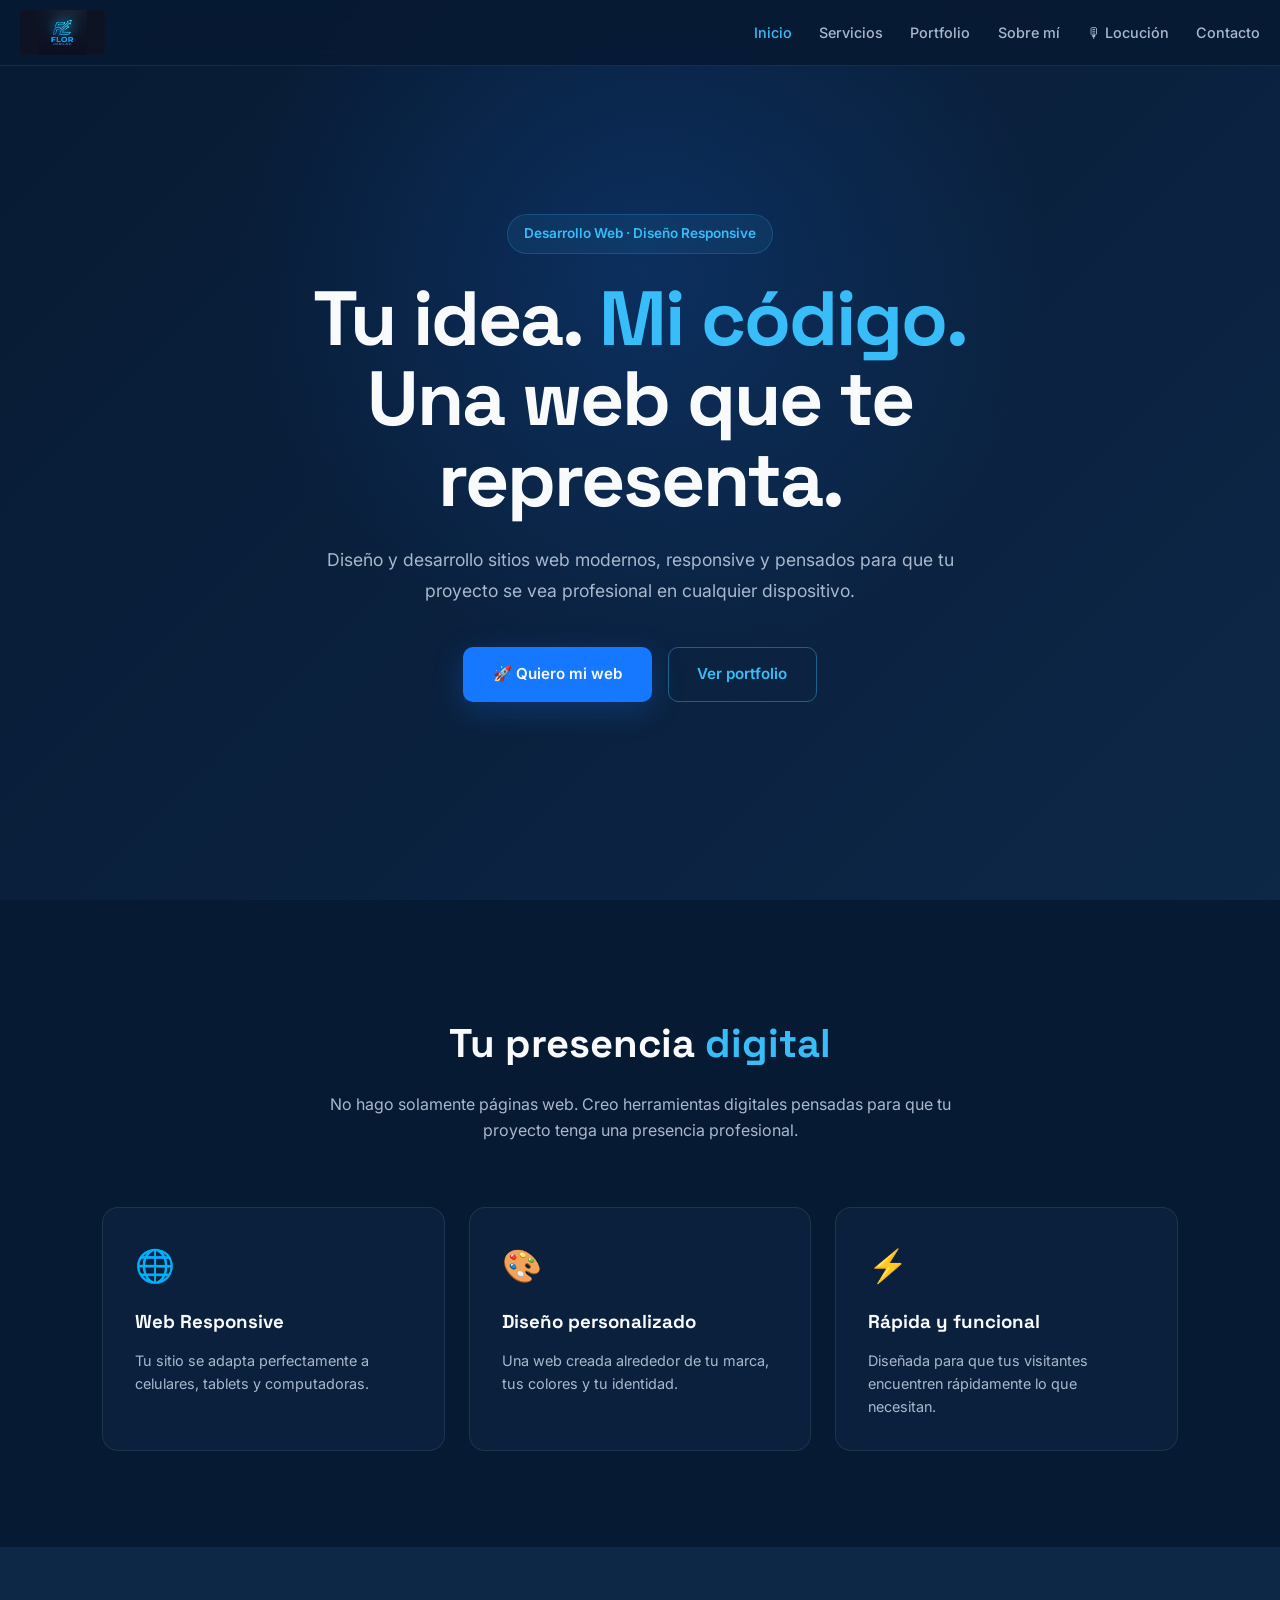
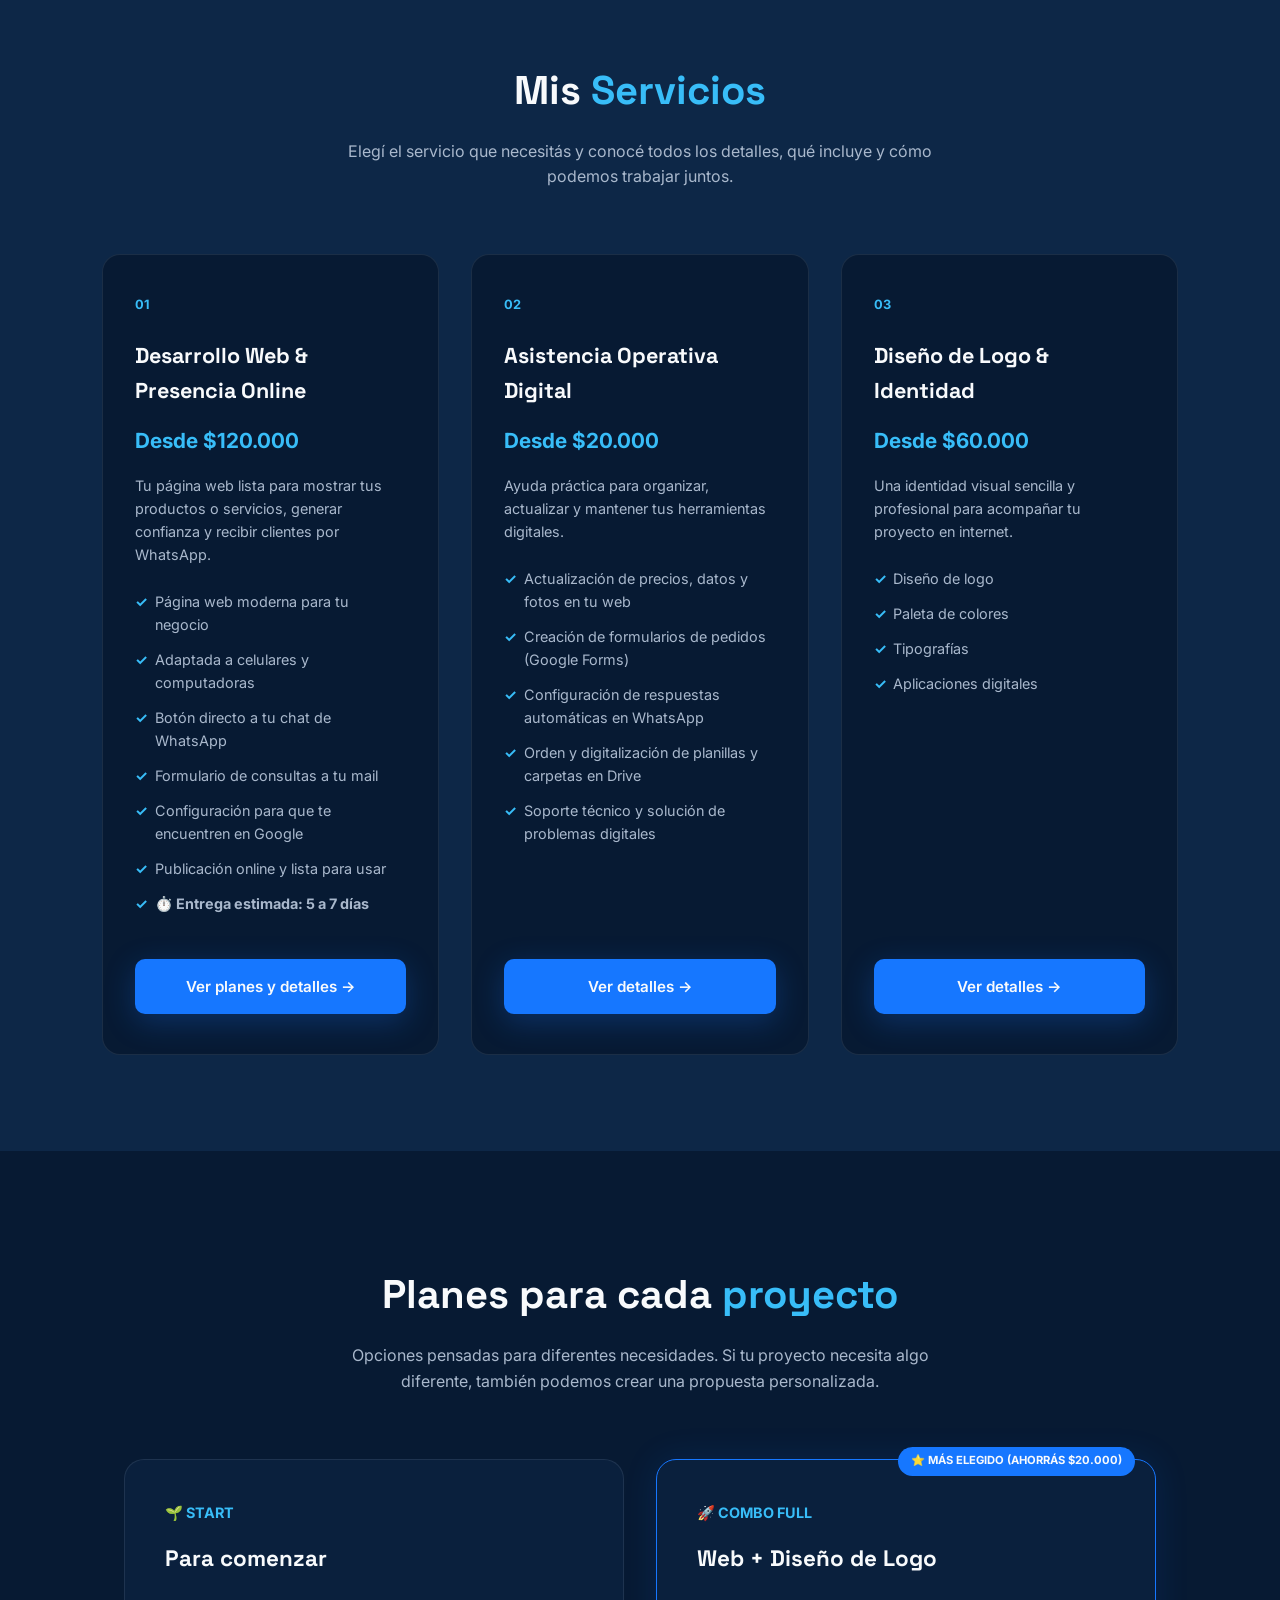
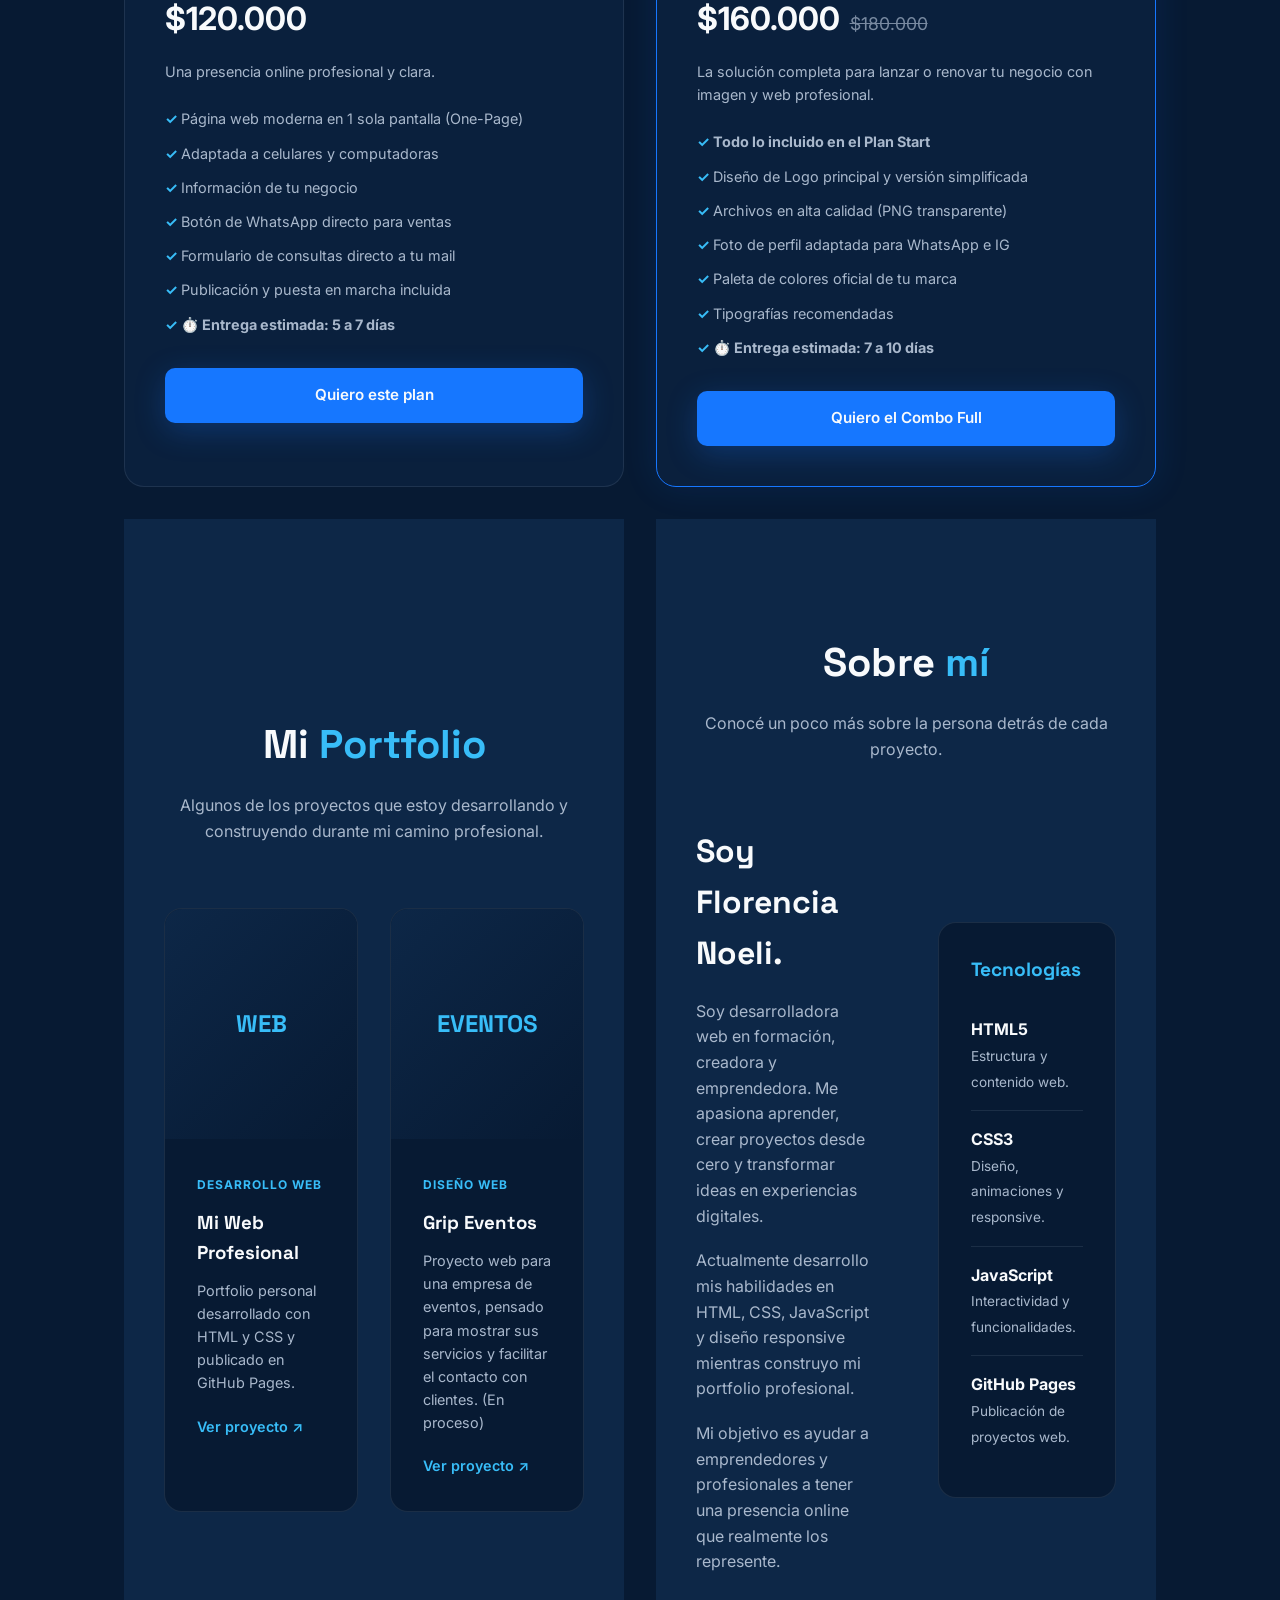
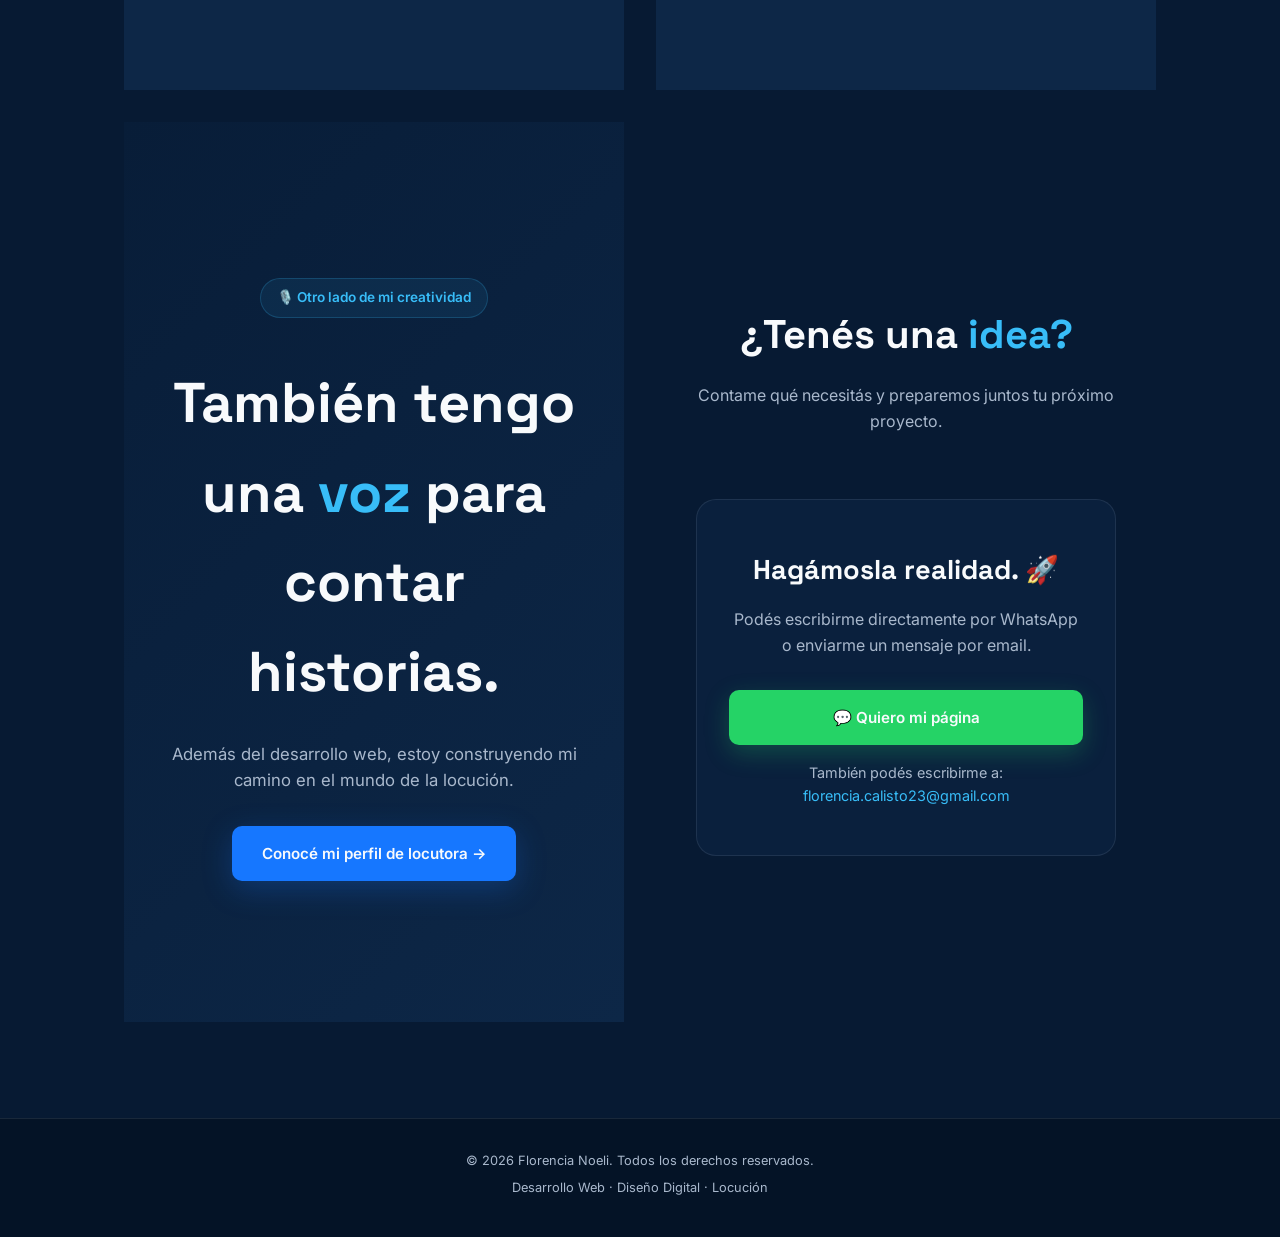
==== index.html @ 615d4c5b "Add files via upload" ====
<!DOCTYPE html>
<html lang="es">
<head>
  <meta charset="UTF-8">
  <meta name="viewport" content="width=device-width, initial-scale=1.0">

  <meta name="description" content="Florencia Noeli - Desarrollo web, diseño responsive y presencia online para emprendimientos y profesionales.">
  <meta name="author" content="Florencia Noeli">

  <title>Florencia Noeli | Desarrollo Web & Presencia Online</title>
  <!-- Favicon -->
  <link rel="icon" type="image/jpg" href="favicon.jpg">
  <!-- Google Fonts -->
  <link rel="preconnect" href="https://fonts.googleapis.com">
  <link rel="preconnect" href="https://fonts.gstatic.com" crossorigin>

  <link href="https://fonts.googleapis.com/css2?family=Inter:wght@400;500;600;700&family=Space+Grotesk:wght@400;500;600;700&display=swap" rel="stylesheet">

  <!-- CSS -->
  <link rel="stylesheet" href="style.css">
  
</head>

<body>

  <!-- ==========================================
       HEADER / NAVEGACIÓN
       ========================================== -->

  <header>

  <a href="#inicio" class="logo-link">
      <img src="logo.jpg" alt="Flor Web Developer Logo" class="site-logo">
    </a>
    <nav>
      <ul>
        <li>
          <a href="#inicio" class="active">Inicio</a>
        </li>

        <li>
          <a href="#servicios">Servicios</a>
        </li>

        <li>
          <a href="#portfolio">Portfolio</a>
        </li>

        <li>
          <a href="#sobre-mi">Sobre mí</a>
        </li>

        <li>
          <a href="https://florencianoeli.github.io/mi-web-profesional/">🎙 Locución</a>
        </li>

        <li>
          <a href="#contacto">Contacto</a>
        </li>
      </ul>
    </nav>

  </header>


  <main>

    <!-- ==========================================
         HERO / INICIO
         ========================================== -->

    <section id="inicio">

      <div class="hero-content">

        <span class="hero-badge">
          Desarrollo Web · Diseño Responsive
        </span>

        <h1>
          Tu idea.
          <span>Mi código.</span>
          <br>
          Una web que te representa.
        </h1>

        <p>
          Diseño y desarrollo sitios web modernos, responsive y pensados
          para que tu proyecto se vea profesional en cualquier dispositivo.
        </p>

        <div class="hero-buttons">

          <a
            href="#servicios"
            class="btn"
          >
            🚀 Quiero mi web
          </a>

          <a
            href="#portfolio"
            class="btn btn-outline"
          >
            Ver portfolio
          </a>

        </div>

      </div>

    </section>


    <!-- ==========================================
         PRESENTACIÓN RÁPIDA
         ========================================== -->

    <section class="intro-services">

      <h2 class="section-title">
        Tu presencia <span>digital</span>
      </h2>

      <p class="section-subtitle">
        No hago solamente páginas web. Creo herramientas digitales
        pensadas para que tu proyecto tenga una presencia profesional.
      </p>

      <div class="services-mini-grid">

        <div class="mini-card">

          <div class="mini-icon">
            🌐
          </div>

          <h3>
            Web Responsive
          </h3>

          <p>
            Tu sitio se adapta perfectamente a celulares,
            tablets y computadoras.
          </p>

        </div>


        <div class="mini-card">

          <div class="mini-icon">
            🎨
          </div>

          <h3>
            Diseño personalizado
          </h3>

          <p>
            Una web creada alrededor de tu marca,
            tus colores y tu identidad.
          </p>

        </div>


        <div class="mini-card">

          <div class="mini-icon">
            ⚡
          </div>

          <h3>
            Rápida y funcional
          </h3>

          <p>
            Diseñada para que tus visitantes encuentren
            rápidamente lo que necesitan.
          </p>

        </div>

      </div>

    </section>


    <!-- ==========================================
         SERVICIOS
         ========================================== -->

    <section id="servicios">

      <h2 class="section-title">
        Mis <span>Servicios</span>
      </h2>

      <p class="section-subtitle">
        Elegí el servicio que necesitás y conocé todos los detalles,
        qué incluye y cómo podemos trabajar juntos.
      </p>


      <div class="services-grid">


<!-- SERVICIO 1 (VERSIÓN CLARA) -->
        <div class="service-card featured-service">
          <div class="service-number">01</div>
          <h3>Desarrollo Web & Presencia Online</h3>
          <div class="price">Desde $120.000</div>
          <p class="service-description">Tu página web lista para mostrar tus productos o servicios, generar confianza y recibir clientes por WhatsApp.</p>
          <ul>
            <li>Página web moderna para tu negocio</li>
            <li>Adaptada a celulares y computadoras</li>
            <li>Botón directo a tu chat de WhatsApp</li>
            <li>Formulario de consultas a tu mail</li>
            <li>Configuración para que te encuentren en Google</li>
            <li>Publicación online y lista para usar</li>
            <li><strong>⏱️ Entrega estimada: 5 a 7 días</strong></li>
          </ul>
          <a href="#planes" class="btn card-btn">Ver planes y detalles →</a>
        </div>


        <!-- SERVICIO 2 -->

        <div class="service-card">

          <div class="service-number">
            02
          </div>

          <h3>
            Asistencia Operativa Digital
          </h3>

          <div class="price">
            Desde $20.000
          </div>

          <p class="service-description">
            Ayuda práctica para organizar, actualizar y mantener
            tus herramientas digitales.
          </p>

          <ul>

            <li>
              Actualización de precios, datos y fotos en tu web
            </li>

            <li>
              Creación de formularios de pedidos (Google Forms)
            </li>

            <li>
              Configuración de respuestas automáticas en WhatsApp
            </li>

            <li>
              Orden y digitalización de planillas y carpetas en Drive
            </li>

            <li>
             Soporte técnico y solución de problemas digitales
            </li>

          </ul>

          
           <a href="https://wa.me/5492964351480?text=Hola!%20Me%20interesa%20el%20servicio%20de%20Asistencia%20Digital" target="_blank" class="btn card-btn">Ver detalles →</a>
          

        </div>


        <!-- SERVICIO 3 -->

        <div class="service-card">

          <div class="service-number">
            03
          </div>

          <h3>
            Diseño de Logo & Identidad
          </h3>

          <div class="price">
            Desde $60.000
          </div>

          <p class="service-description">
            Una identidad visual sencilla y profesional para
            acompañar tu proyecto en internet.
          </p>

          <ul>

            <li>
              Diseño de logo
            </li>

            <li>
              Paleta de colores
            </li>

            <li>
              Tipografías
            </li>

            <li>
              Aplicaciones digitales
            </li>

          </ul>

          
            <a href="https://wa.me/5492964351480?text=Hola!%20Me%20interesa%20el%20servicio%20de%20Diseño%20y%20Logo" target="_blank" class="btn card-btn">Ver detalles →</a>
          

        </div>

      </div>

    </section>


    <!-- ==========================================
         PLANES
         ========================================== -->

    <section id="planes">

      <h2 class="section-title">
        Planes para cada <span>proyecto</span>
      </h2>

      <p class="section-subtitle">
        Opciones pensadas para diferentes necesidades.
        Si tu proyecto necesita algo diferente, también podemos crear
        una propuesta personalizada.
      </p>


      <div class="plans-grid">


        <!-- PLAN START -->

        <div class="plan-card">

          <span class="plan-label">
            🌱 START
          </span>

          <h3>
            Para comenzar
          </h3>

          <div class="plan-price">
            $120.000
          </div>

          <p>
            Una presencia online profesional y clara.
          </p>

          <ul>

            <li> Página web moderna en 1 sola pantalla (One-Page)</li>

            <li> Adaptada a celulares y computadoras</li>

            <li>Información de tu negocio</li>

            <li>Botón de WhatsApp directo para ventas</li>

            <li>Formulario de consultas directo a tu mail</li>

            <li>Publicación y puesta en marcha incluida</li>
            
            <li><strong>⏱️ Entrega estimada: 5 a 7 días</strong></li>

          </ul>

      <a href="https://wa.me/5492964351480?text=Hola!%20Me%20interesa%20el%20Plan%20Start%20de%20$120.000" 
   target="_blank" 
   class="btn card-btn">
   Quiero este plan
</a>

        </div>

<!-- COMBO FULL (WEB + LOGO) -->
        <div class="plan-card plan-featured">

          <span class="plan-popular">
            ⭐ MÁS ELEGIDO (AHORRÁS $20.000)
          </span>

          <span class="plan-label">
            🚀 COMBO FULL
          </span>

          <h3>
            Web + Diseño de Logo
          </h3>

          <div class="plan-price">
            $160.000 <span class="old-price">$180.000</span>
          </div>

          <p>
            La solución completa para lanzar o renovar tu negocio con imagen y web profesional.
          </p>

          <ul>

            <li><strong>Todo lo incluido en el Plan Start</strong></li>

            <li>Diseño de Logo principal y versión simplificada</li>

            <li>Archivos en alta calidad (PNG transparente)</li>

            <li>Foto de perfil adaptada para WhatsApp e IG</li>

            <li>Paleta de colores oficial de tu marca</li>

            <li>Tipografías recomendadas</li>

            <li><strong>⏱️ Entrega estimada: 7 a 10 días</strong></li>

          </ul>

          <a
            href="https://wa.me/5492964351480?text=Hola%20Flor,%20quiero%20aprovechar%20el%20Combo%20Full%20Web%20%2B%20Logo%20($160.000)"
            target="_blank"
            class="btn card-btn"
          >
            Quiero el Combo Full
          </a>

        </div>


    <!-- ==========================================
         PORTFOLIO
         ========================================== -->

    <section id="portfolio">

      <h2 class="section-title">
        Mi <span>Portfolio</span>
      </h2>

      <p class="section-subtitle">
        Algunos de los proyectos que estoy desarrollando
        y construyendo durante mi camino profesional.
      </p>


      <div class="portfolio-grid">


        <!-- PROYECTO 1 -->

        <div class="portfolio-card">

          <div class="portfolio-image">

            <span>
              WEB
            </span>

          </div>

          <div class="portfolio-content">

            <span class="portfolio-category">
              Desarrollo Web
            </span>

            <h3>
              Mi Web Profesional
            </h3>

            <p>
              Portfolio personal desarrollado con HTML y CSS
              y publicado en GitHub Pages.
            </p>

            <a
              href="https://florencianoeli.github.io/mi-web-profesional/"
              target="_blank"
              class="project-link"
            >
              Ver proyecto ↗
            </a>

          </div>

        </div>


        <!-- PROYECTO 2 -->

        <div class="portfolio-card">

          <div class="portfolio-image">

            <span>
              EVENTOS
            </span>

          </div>

          <div class="portfolio-content">

            <span class="portfolio-category">
              Diseño Web
            </span>

            <h3>
              Grip Eventos
            </h3>

            <p>
              Proyecto web para una empresa de eventos,
              pensado para mostrar sus servicios y facilitar
              el contacto con clientes. (En proceso)
            </p>

            <a
              href="#"
              class="project-link"
            >
              Ver proyecto ↗
            </a>

          </div>

        </div>


      </div>

    </section>



    <!-- ==========================================
         SOBRE MÍ
         ========================================== -->

    <section id="sobre-mi">

      <h2 class="section-title">
        Sobre <span>mí</span>
      </h2>

      <p class="section-subtitle">
        Conocé un poco más sobre la persona detrás de cada proyecto.
      </p>


      <div class="about-container">

        <div class="about-text">

          <h3>
            Soy Florencia Noeli.
          </h3>

          <p>
            Soy desarrolladora web en formación, creadora y emprendedora.
            Me apasiona aprender, crear proyectos desde cero y transformar
            ideas en experiencias digitales.
          </p>

          <p>
            Actualmente desarrollo mis habilidades en HTML, CSS,
            JavaScript y diseño responsive mientras construyo
            mi portfolio profesional.
          </p>

          <p>
            Mi objetivo es ayudar a emprendedores y profesionales
            a tener una presencia online que realmente los represente.
          </p>

        </div>


        <div class="projects-preview">

          <h4>
            Tecnologías
          </h4>

          <div class="project-item">

            <strong>
              HTML5
            </strong>

            <p>
              <span>
                Estructura y contenido web.
              </span>
            </p>

          </div>


          <div class="project-item">

            <strong>
              CSS3
            </strong>

            <p>
              <span>
                Diseño, animaciones y responsive.
              </span>
            </p>

          </div>


          <div class="project-item">

            <strong>
              JavaScript
            </strong>

            <p>
              <span>
                Interactividad y funcionalidades.
              </span>
            </p>

          </div>


          <div class="project-item">

            <strong>
              GitHub Pages
            </strong>

            <p>
              <span>
                Publicación de proyectos web.
              </span>
            </p>

          </div>

        </div>

      </div>

    </section>


    <!-- ==========================================
         LOCUCIÓN
         ========================================== -->

    <section id="locucion">

      <div class="voice-container">

        <span class="hero-badge">
          🎙️ Otro lado de mi creatividad
        </span>

        <h2>
          También tengo una <span>voz</span> para contar historias.
        </h2>

        <p>
          Además del desarrollo web, estoy construyendo mi camino
          en el mundo de la locución.
        </p>

        <a
          href="https://florencianoeli.github.io/mi-web-profesional/"
          class="btn"
        >
          Conocé mi perfil de locutora →
        </a>

      </div>

    </section>


    <!-- ==========================================
         CONTACTO
         ========================================== -->

    <section id="contacto">

      <h2 class="section-title">
        ¿Tenés una <span>idea?</span>
      </h2>

      <p class="section-subtitle">
        Contame qué necesitás y preparemos juntos tu próximo proyecto.
      </p>


      <div class="contact-box">

        <h3>
          Hagámosla realidad. 🚀
        </h3>

        <p>
          Podés escribirme directamente por WhatsApp
          o enviarme un mensaje por email.
        </p>


        <div class="contact-actions">

          <a
            href="https://wa.me/5492964351480?text=Hola%20Florencia,%20quiero%20consultar%20sobre%20una%20página%20web"
            target="_blank"
            class="btn btn-whatsapp"
          >
            💬 Quiero mi página
          </a>


          <div class="contact-email">

            También podés escribirme a:

            <span>
              florencia.calisto23@gmail.com
            </span>

          </div>

        </div>

      </div>

    </section>

  </main>


  <!-- ==========================================
       FOOTER
       ========================================== -->

  <footer>

    <p>
      © 2026 Florencia Noeli. Todos los derechos reservados.
    </p>

    <p>
      Desarrollo Web · Diseño Digital · Locución
    </p>

  </footer>


</body>
</html>
---- style.css ----
/* ==========================================
   VARIABLES
   ========================================== */

:root {
  --bg-main: #071A33;
  --bg-secondary: #0D2747;
  --bg-card: #0A203D;

  --blue-primary: #1677FF;
  --blue-hover: #0F62E6;
  --accent-cyan: #38BDF8;

  --white: #F8FAFC;
  --text-secondary: #A9B8CC;

  --border: rgba(169, 184, 204, 0.12);

  --shadow-blue: 0 8px 30px rgba(22, 119, 255, 0.25);

  --transition: all 0.3s ease;
}


/* ==========================================
   RESET
   ========================================== */

* {
  margin: 0;
  padding: 0;
  box-sizing: border-box;
}

html {
  scroll-behavior: smooth;
}

body {
  font-family: 'Inter', sans-serif;
  background: var(--bg-main);
  color: var(--white);
  line-height: 1.6;
  overflow-x: hidden;
}

h1,
h2,
h3,
h4 {
  font-family: 'Space Grotesk', sans-serif;
}

a {
  text-decoration: none;
  color: inherit;
}

ul {
  list-style: none;
}


/* ==========================================
   HEADER
   ========================================== */

header {
  position: fixed;
  top: 0;
  left: 0;
  width: 100%;

  background: rgba(7, 26, 51, 0.88);

  backdrop-filter: blur(14px);
  -webkit-backdrop-filter: blur(14px);

  border-bottom: 1px solid var(--border);

  z-index: 1000;

  display: flex;
  justify-content: space-between;
  align-items: center;

  padding: 1rem 6%;
}


/* LOGO */

.logo {
  font-family: 'Space Grotesk', sans-serif;

  font-size: 1.5rem;
  font-weight: 700;

  letter-spacing: 1px;

  color: var(--white);
}

.logo span {
  color: var(--accent-cyan);

  
}


/* NAV */

nav ul {
  display: flex;
  align-items: center;
  gap: 1.7rem;
}

nav a {
  font-size: 0.9rem;
  font-weight: 500;

  color: var(--text-secondary);

  transition: var(--transition);
}

nav a:hover,
nav a.active {
  color: var(--accent-cyan);
}


/* ==========================================
   SECCIONES GENERALES
   ========================================== */

section {
  padding: 7rem 8% 6rem;

  min-height: 100vh;

  display: flex;
  flex-direction: column;

  justify-content: center;
}

.section-title {
  font-size: 2.5rem;

  font-weight: 700;

  text-align: center;

  margin-bottom: 1rem;
}

.section-title span {
  color: var(--accent-cyan);
}

.section-subtitle {
  text-align: center;

  color: var(--text-secondary);

  max-width: 650px;

  margin: 0 auto 4rem;

  font-size: 1rem;
}


/* ==========================================
   HERO
   ========================================== */

#inicio {
  position: relative;

  text-align: center;

  align-items: center;

  background:
    radial-gradient(
      circle at 50% 30%,
      rgba(22, 119, 255, 0.18),
      transparent 45%
    ),
    linear-gradient(
      135deg,
      var(--bg-main),
      var(--bg-secondary)
    );
}

.hero-content {
  max-width: 900px;
}


/* BADGE */

.hero-badge {
  display: inline-block;

  padding: 0.5rem 1rem;

  border-radius: 50px;

  background: rgba(56, 189, 248, 0.08);

  border: 1px solid rgba(56, 189, 248, 0.2);

  color: var(--accent-cyan);

  font-size: 0.85rem;

  font-weight: 600;

  margin-bottom: 1.5rem;
}


/* HERO TITLE */

#inicio h1 {
  font-size: clamp(2.7rem, 6vw, 4.8rem);

  line-height: 1.05;

  letter-spacing: -2px;

  margin-bottom: 1.5rem;
}

#inicio h1 span {
  color: var(--accent-cyan);
}


/* HERO TEXT */

#inicio p {
  max-width: 700px;

  margin: 0 auto 2.5rem;

  font-size: 1.1rem;

  color: var(--text-secondary);

  line-height: 1.8;
}


/* HERO BUTTONS */

.hero-buttons {
  display: flex;

  justify-content: center;

  gap: 1rem;

  flex-wrap: wrap;
}


/* ==========================================
   BOTONES
   ========================================== */

.btn {
  display: inline-flex;

  align-items: center;

  justify-content: center;

  gap: 0.5rem;

  background: var(--blue-primary);

  color: var(--white);

  padding: 0.9rem 1.8rem;

  border-radius: 10px;

  font-weight: 600;

  font-size: 0.95rem;

  border: 1px solid transparent;

  transition: var(--transition);

  box-shadow: var(--shadow-blue);
}

.btn:hover {
  background: var(--blue-hover);

  transform: translateY(-3px);

  box-shadow:
    0 12px 35px rgba(22, 119, 255, 0.35);
}


/* BOTÓN OUTLINE */

.btn-outline {
  background: transparent;

  border-color: rgba(56, 189, 248, 0.4);

  color: var(--accent-cyan);

  box-shadow: none;
}

.btn-outline:hover {
  background: rgba(56, 189, 248, 0.08);

  border-color: var(--accent-cyan);
}


/* ==========================================
   PRESENTACIÓN MINI
   ========================================== */

.intro-services {
  background: var(--bg-main);

  min-height: auto;
}

.services-mini-grid {
  display: grid;

  grid-template-columns:
    repeat(3, 1fr);

  gap: 1.5rem;

  max-width: 1100px;

  width: 100%;

  margin: 0 auto;
}

.mini-card {
  background: var(--bg-card);

  border: 1px solid var(--border);

  border-radius: 16px;

  padding: 2rem;

  transition: var(--transition);
}

.mini-card:hover {
  transform: translateY(-6px);

  border-color: rgba(56, 189, 248, 0.4);

  box-shadow: var(--shadow-blue);
}

.mini-icon {
  font-size: 2rem;

  margin-bottom: 1rem;
}

.mini-card h3 {
  margin-bottom: 0.7rem;
}

.mini-card p {
  color: var(--text-secondary);

  font-size: 0.9rem;
}


/* ==========================================
   SERVICIOS
   ========================================== */

#servicios {
  background: var(--bg-secondary);
}

.services-grid {
  display: grid;

  grid-template-columns:
    repeat(3, 1fr);

  gap: 2rem;
}

.service-card {
  position: relative;

  background: var(--bg-main);

  border: 1px solid var(--border);

  border-radius: 18px;

  padding: 2.5rem 2rem;

  transition: var(--transition);

  display: flex;

  flex-direction: column;
}

.service-card:hover {
  transform: translateY(-8px);

  border-color: rgba(56, 189, 248, 0.45);

  box-shadow: var(--shadow-blue);
}

.service-number {
  color: var(--accent-cyan);

  font-size: 0.8rem;

  font-weight: 700;

  margin-bottom: 1.5rem;
}

.service-card h3 {
  font-size: 1.35rem;

  margin-bottom: 1rem;
}

.service-card .price {
  color: var(--accent-cyan);

  font-size: 1.3rem;

  font-weight: 700;

  margin-bottom: 1rem;
}

.service-description {
  color: var(--text-secondary);

  font-size: 0.9rem;

  margin-bottom: 1.5rem;
}

.service-card ul {
  margin-bottom: 2rem;
}

.service-card li {
  color: var(--text-secondary);

  font-size: 0.9rem;

  margin-bottom: 0.75rem;

  padding-left: 1.2rem;

  position: relative;
}

.service-card li::before {
  content: "✓";

  position: absolute;

  left: 0;

  color: var(--accent-cyan);

  font-weight: bold;
}

.card-btn {
  width: 100%;

  margin-top: auto;

  text-align: center;
}


/* ==========================================
   PLANES
   ========================================== */

#planes {
  background: var(--bg-main);
}

.plans-grid {
  display: grid;

  grid-template-columns:
    repeat(2, minmax(280px, 500px));

  justify-content: center;

  gap: 2rem;
}

.plan-card {
  position: relative;

  background: var(--bg-card);

  border: 1px solid var(--border);

  border-radius: 20px;

  padding: 2.5rem;

  transition: var(--transition);
}

.plan-card:hover {
  transform: translateY(-7px);

  border-color: rgba(56, 189, 248, 0.4);
}

.plan-featured {
  border: 1px solid var(--blue-primary);

  box-shadow:
    0 0 35px rgba(22, 119, 255, 0.12);
}

.plan-popular {
  position: absolute;

  top: -13px;

  right: 20px;

  background: var(--blue-primary);

  padding: 0.35rem 0.8rem;

  border-radius: 50px;

  font-size: 0.7rem;

  font-weight: 700;
}

.plan-label {
  color: var(--accent-cyan);

  font-weight: 700;

  font-size: 0.9rem;
}

.plan-card h3 {
  font-size: 1.4rem;

  margin: 1rem 0;
}

.plan-price {
  font-size: 2rem;

  font-weight: 700;

  color: var(--white);

  margin-bottom: 1rem;
}

.plan-card p {
  color: var(--text-secondary);

  font-size: 0.9rem;

  margin-bottom: 1.5rem;
}

.plan-card ul {
  margin-bottom: 2rem;
}

.plan-card li {
  color: var(--text-secondary);

  margin-bottom: 0.7rem;

  font-size: 0.9rem;
}

.plan-card li::before {
  content: "✓ ";

  color: var(--accent-cyan);

  font-weight: bold;
}


/* ==========================================
   PORTFOLIO
   ========================================== */

#portfolio {
  background: var(--bg-secondary);
}

.portfolio-grid {
  display: grid;

  grid-template-columns:
    repeat(2, 1fr);

  gap: 2rem;

  max-width: 1100px;

  width: 100%;

  margin: 0 auto;
}

.portfolio-card {
  overflow: hidden;

  background: var(--bg-main);

  border: 1px solid var(--border);

  border-radius: 18px;

  transition: var(--transition);
}

.portfolio-card:hover {
  transform: translateY(-6px);

  border-color: rgba(56, 189, 248, 0.4);
}

.portfolio-image {
  height: 230px;

  display: flex;

  align-items: center;

  justify-content: center;

  background:
    linear-gradient(
      135deg,
      #0D2747,
      #071A33
    );

  color: var(--accent-cyan);

  font-family: 'Space Grotesk', sans-serif;

  font-size: 1.5rem;

  font-weight: 700;
}

.portfolio-content {
  padding: 2rem;
}

.portfolio-category {
  color: var(--accent-cyan);

  font-size: 0.75rem;

  font-weight: 700;

  text-transform: uppercase;

  letter-spacing: 1px;
}

.portfolio-content h3 {
  margin: 0.7rem 0;
}

.portfolio-content p {
  color: var(--text-secondary);

  font-size: 0.9rem;

  margin-bottom: 1.2rem;
}

.project-link {
  color: var(--accent-cyan);

  font-weight: 600;

  font-size: 0.9rem;

  transition: var(--transition);
}

.project-link:hover {
  opacity: 0.7;

  text-decoration: underline;
}


/* ==========================================
   CÓDIGO EN FAMILIA
   ========================================== */

#familia {
  background:
    radial-gradient(
      circle at 20% 50%,
      rgba(22, 119, 255, 0.15),
      transparent 40%
    ),
    var(--bg-main);

  min-height: 70vh;
}

.family-container {
  max-width: 850px;

  margin: 0 auto;

  text-align: center;
}

.family-text h2 {
  font-size: 2.7rem;

  margin: 1rem 0;
}

.family-text h2 span {
  color: var(--accent-cyan);
}

.family-text p {
  color: var(--text-secondary);

  max-width: 650px;

  margin: 0 auto 1.2rem;
}


/* ==========================================
   SOBRE MÍ
   ========================================== */

#sobre-mi {
  background: var(--bg-secondary);
}

.about-container {
  display: grid;

  grid-template-columns:
    1fr 1fr;

  gap: 4rem;

  align-items: center;
}

.about-text h3 {
  font-size: 2rem;

  margin-bottom: 1.2rem;
}

.about-text p {
  color: var(--text-secondary);

  margin-bottom: 1.2rem;
}

.projects-preview {
  background: var(--bg-main);

  padding: 2rem;

  border-radius: 18px;

  border: 1px solid var(--border);
}

.projects-preview h4 {
  color: var(--accent-cyan);

  font-size: 1.2rem;

  margin-bottom: 1rem;
}

.project-item {
  padding: 1rem 0;

  border-bottom: 1px solid var(--border);
}

.project-item:last-child {
  border-bottom: none;
}

.project-item span {
  color: var(--text-secondary);

  font-size: 0.85rem;
}


/* ==========================================
   LOCUCIÓN
   ========================================== */

#locucion {
  background:
    linear-gradient(
      135deg,
      #081D38,
      #0D2747
    );

  text-align: center;

  min-height: 65vh;
}

.voice-container {
  max-width: 750px;

  margin: 0 auto;
}

.voice-container h2 {
  font-size: clamp(2rem, 5vw, 3.5rem);

  margin: 1rem 0 1.5rem;
}

.voice-container h2 span {
  color: var(--accent-cyan);
}

.voice-container p {
  color: var(--text-secondary);

  margin-bottom: 2rem;

  font-size: 1.05rem;
}


/* ==========================================
   CONTACTO
   ========================================== */

#contacto {
  background: var(--bg-main);

  text-align: center;
}

.contact-box {
  max-width: 650px;

  width: 100%;

  margin: 0 auto;

  background: var(--bg-card);

  padding: 3rem 2rem;

  border-radius: 20px;

  border: 1px solid var(--border);
}

.contact-box h3 {
  font-size: 1.7rem;

  margin-bottom: 1rem;
}

.contact-box p {
  color: var(--text-secondary);

  margin-bottom: 2rem;
}

.contact-actions {
  display: flex;

  flex-direction: column;

  gap: 1rem;

  align-items: center;
}

.btn-whatsapp {
  background: #25D366;

  box-shadow:
    0 8px 25px rgba(37, 211, 102, 0.25);

  width: 100%;
}

.btn-whatsapp:hover {
  background: #20ba5a;
}

.contact-email {
  color: var(--text-secondary);

  font-size: 0.9rem;
}

.contact-email span {
  color: var(--accent-cyan);
}


/* ==========================================
   FOOTER
   ========================================== */

footer {
  background: #041326;

  border-top: 1px solid var(--border);

  padding: 2rem 5%;

  text-align: center;

  color: var(--text-secondary);

  font-size: 0.8rem;
}

footer p {
  margin-bottom: 0.4rem;
}


/* ==========================================
   RESPONSIVE
   ========================================== */

@media (max-width: 1000px) {

  .services-grid {
    grid-template-columns: 1fr 1fr;
  }

  .services-grid .service-card:last-child {
    grid-column: span 2;
    max-width: 500px;
    width: 100%;
    margin: 0 auto;
  }

}


@media (max-width: 768px) {

  header {
    padding: 1rem 5%;

    flex-direction: column;

    gap: 0.8rem;
  }

  nav ul {
    gap: 0.8rem;

    flex-wrap: wrap;

    justify-content: center;
  }

  nav a {
    font-size: 0.75rem;
  }


  section {
    padding: 6rem 5% 4rem;

    min-height: auto;
  }


  #inicio {
    min-height: 100vh;

    padding-top: 9rem;
  }


  #inicio h1 {
    font-size: 2.6rem;

    letter-spacing: -1px;
  }


  #inicio p {
    font-size: 1rem;
  }


  .hero-buttons {
    flex-direction: column;

    width: 100%;
  }

  .hero-buttons .btn {
    width: 100%;
  }


  .services-mini-grid {
    grid-template-columns: 1fr;
  }


  .services-grid {
    grid-template-columns: 1fr;
  }

  .services-grid .service-card:last-child {
    grid-column: auto;

    max-width: none;
  }


  .plans-grid {
    grid-template-columns: 1fr;
  }


  .portfolio-grid {
    grid-template-columns: 1fr;
  }


  .about-container {
    grid-template-columns: 1fr;

    gap: 2rem;
  }


  .family-text h2 {
    font-size: 2.2rem;
  }


  .contact-box {
    padding: 2rem 1.3rem;
  }

}


@media (max-width: 480px) {

  .logo {
    font-size: 1.3rem;
  }

  nav ul {
    gap: 0.55rem;
  }

  nav a {
    font-size: 0.7rem;
  }

  #inicio h1 {
    font-size: 2.2rem;
  }

  .section-title {
    font-size: 2rem;
  }

  .service-card,
  .plan-card {
    padding: 2rem 1.5rem;
  }

}
/* Limitar el tamaño del logo */
.site-logo {
  max-height: 45px; /* Ajusta la altura máxima para que entre bien en la barra */
  width: auto;       /* Mantiene la proporción original de la imagen */
  display: block;
}

/* Alineación del contenedor del menú y del logo */
header {
  display: flex;
  align-items: center;
  justify-content: space-between;
  padding: 10px 20px;
}
/* Arreglo de precio tachado en los Planes */
.plan-price {
  display: flex;
  align-items: baseline;
  gap: 0.6rem;
}

.plan-price .old-price {
  font-size: 1.1rem !important; /* Más chico que el precio actual */
  color: #A9B8CC;
  text-decoration: line-through; /* Línea tachada */
  font-weight: 400;
  opacity: 0.7;
}

/* Espaciado para que no se corte el botón */
.plan-card {
  padding-bottom: 2.5rem;
}
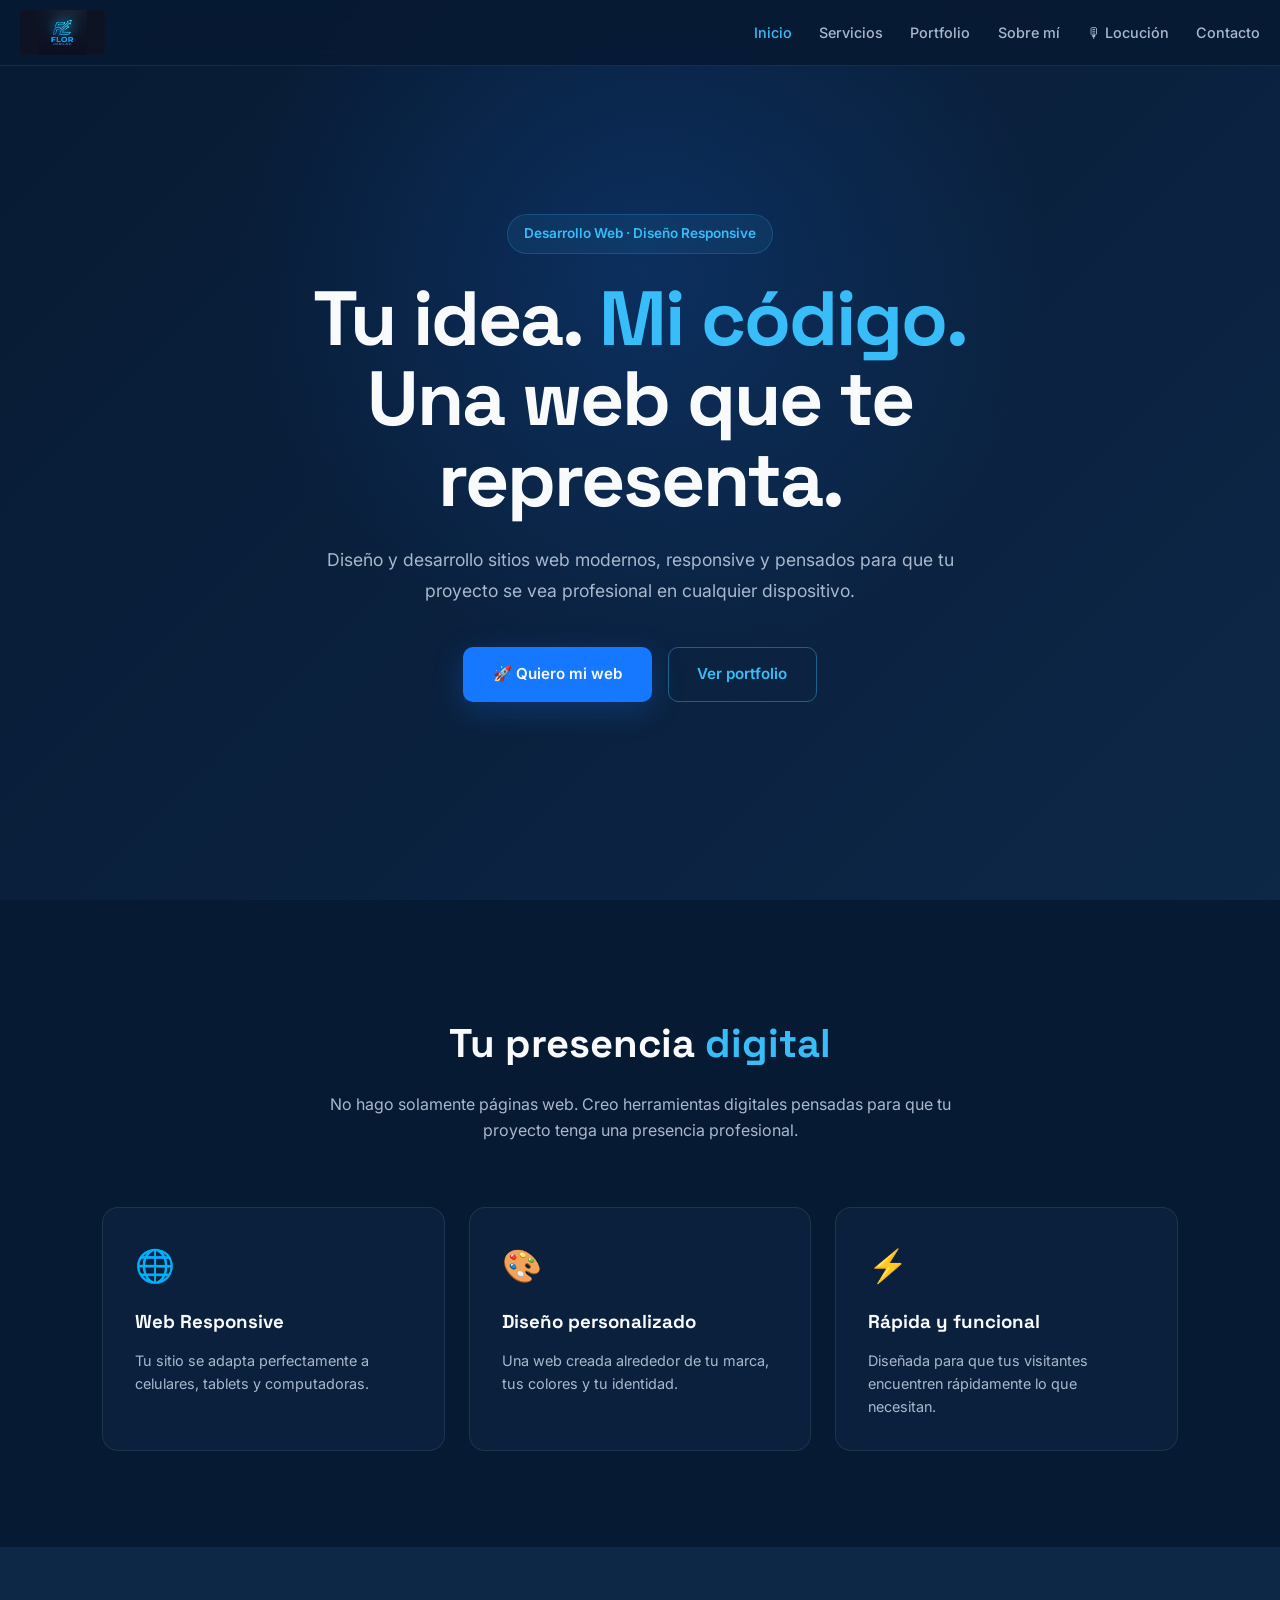
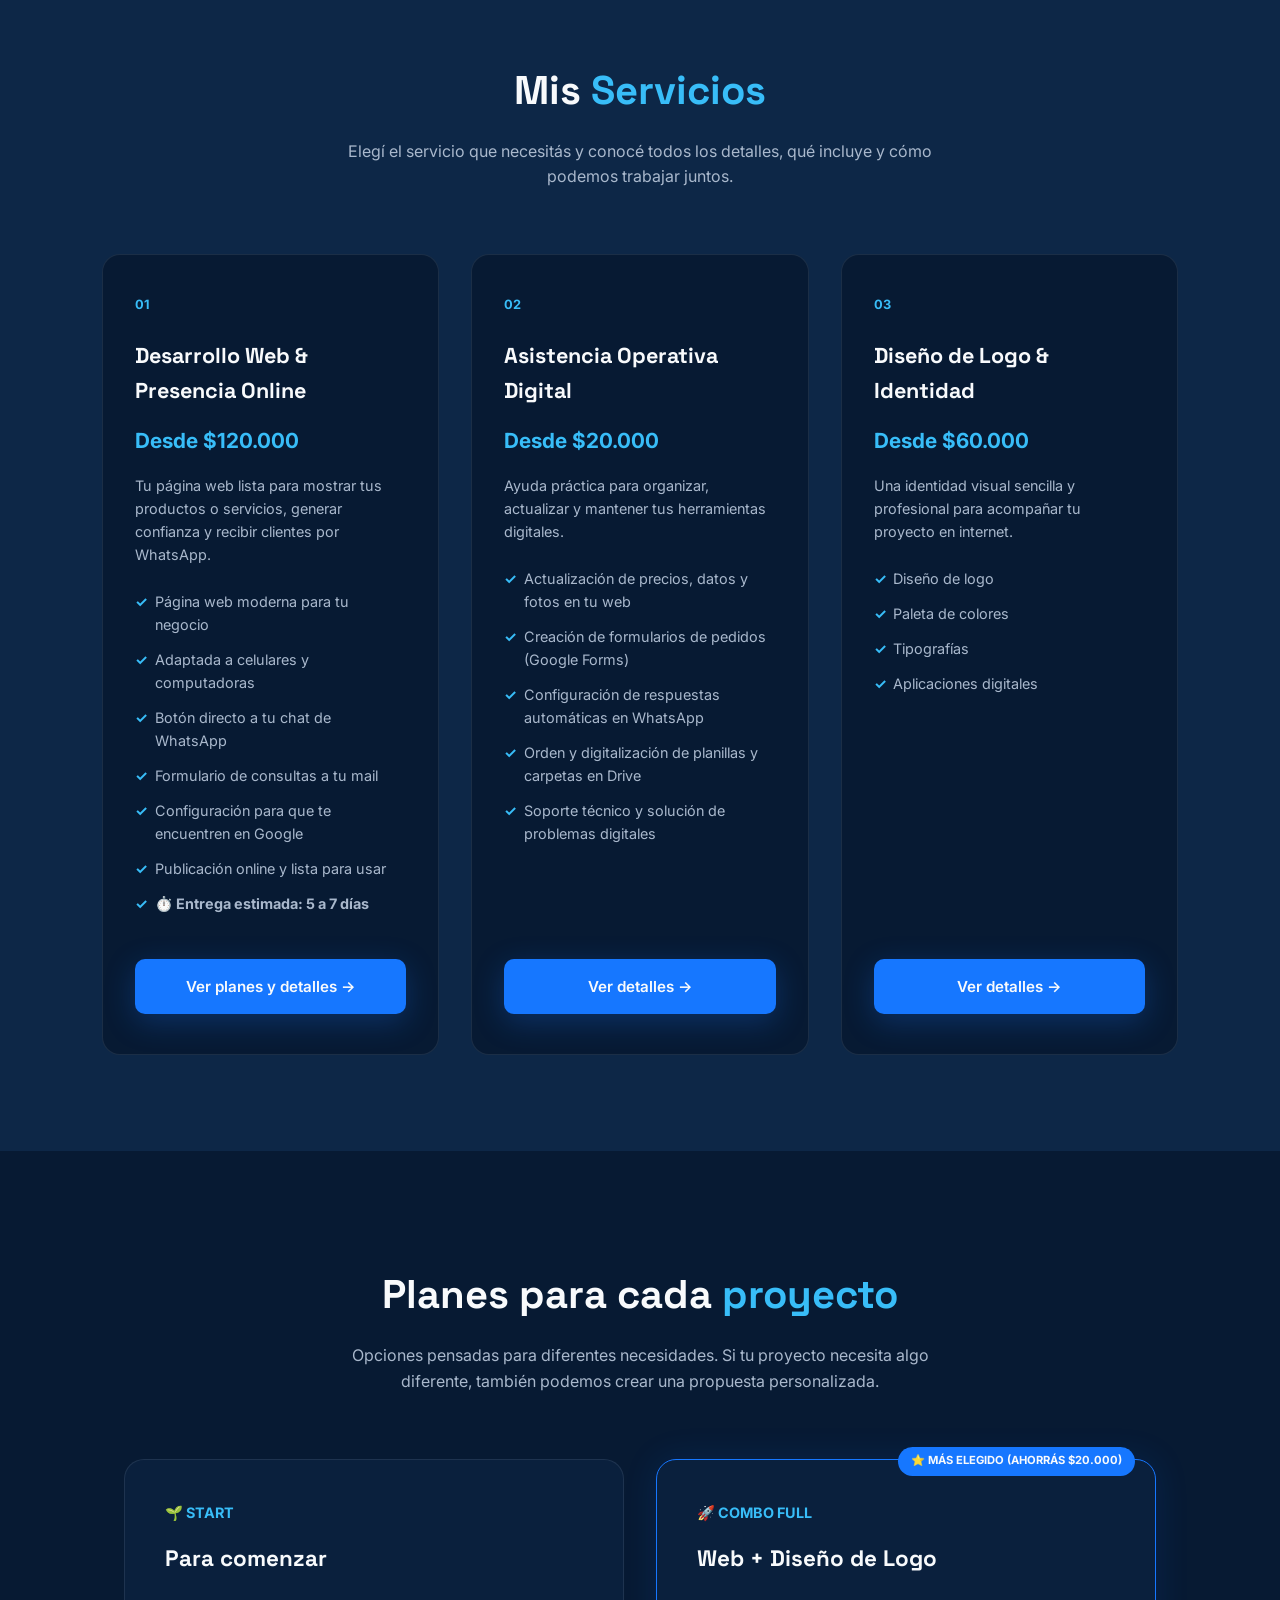
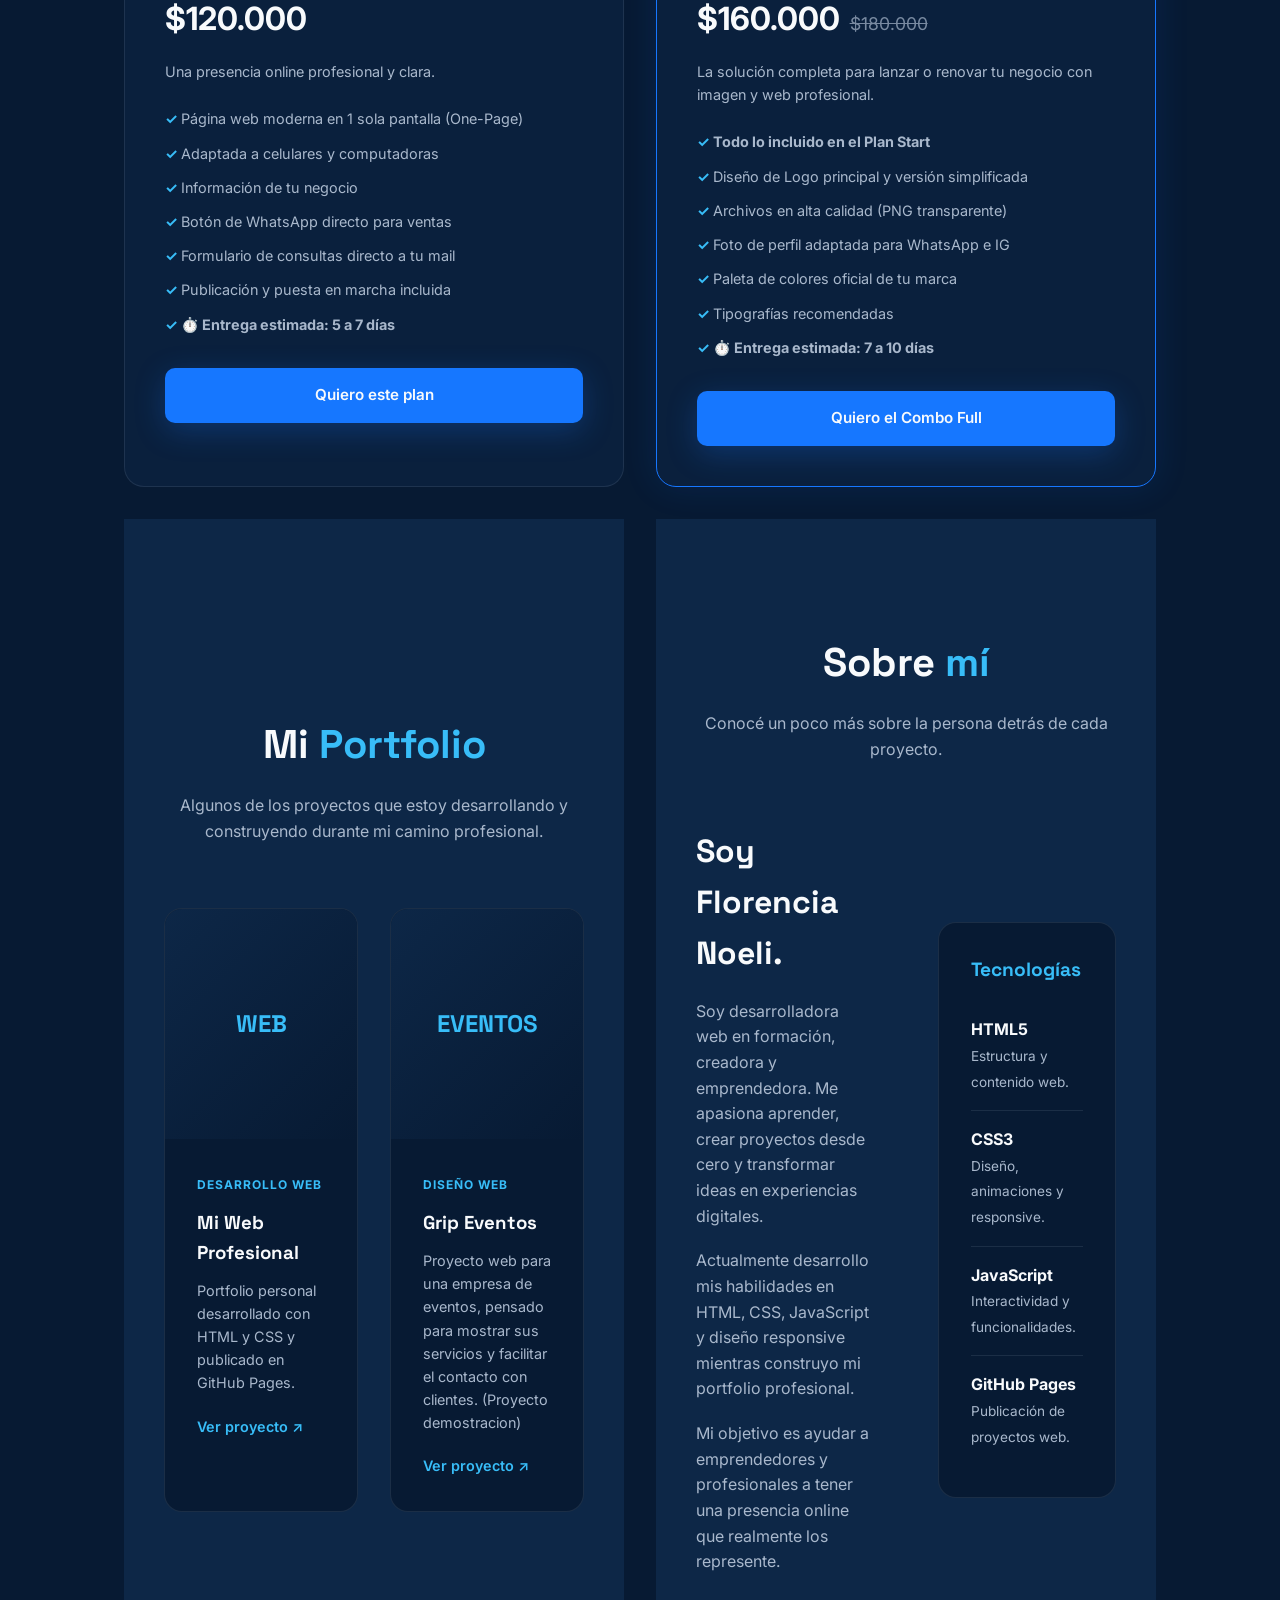
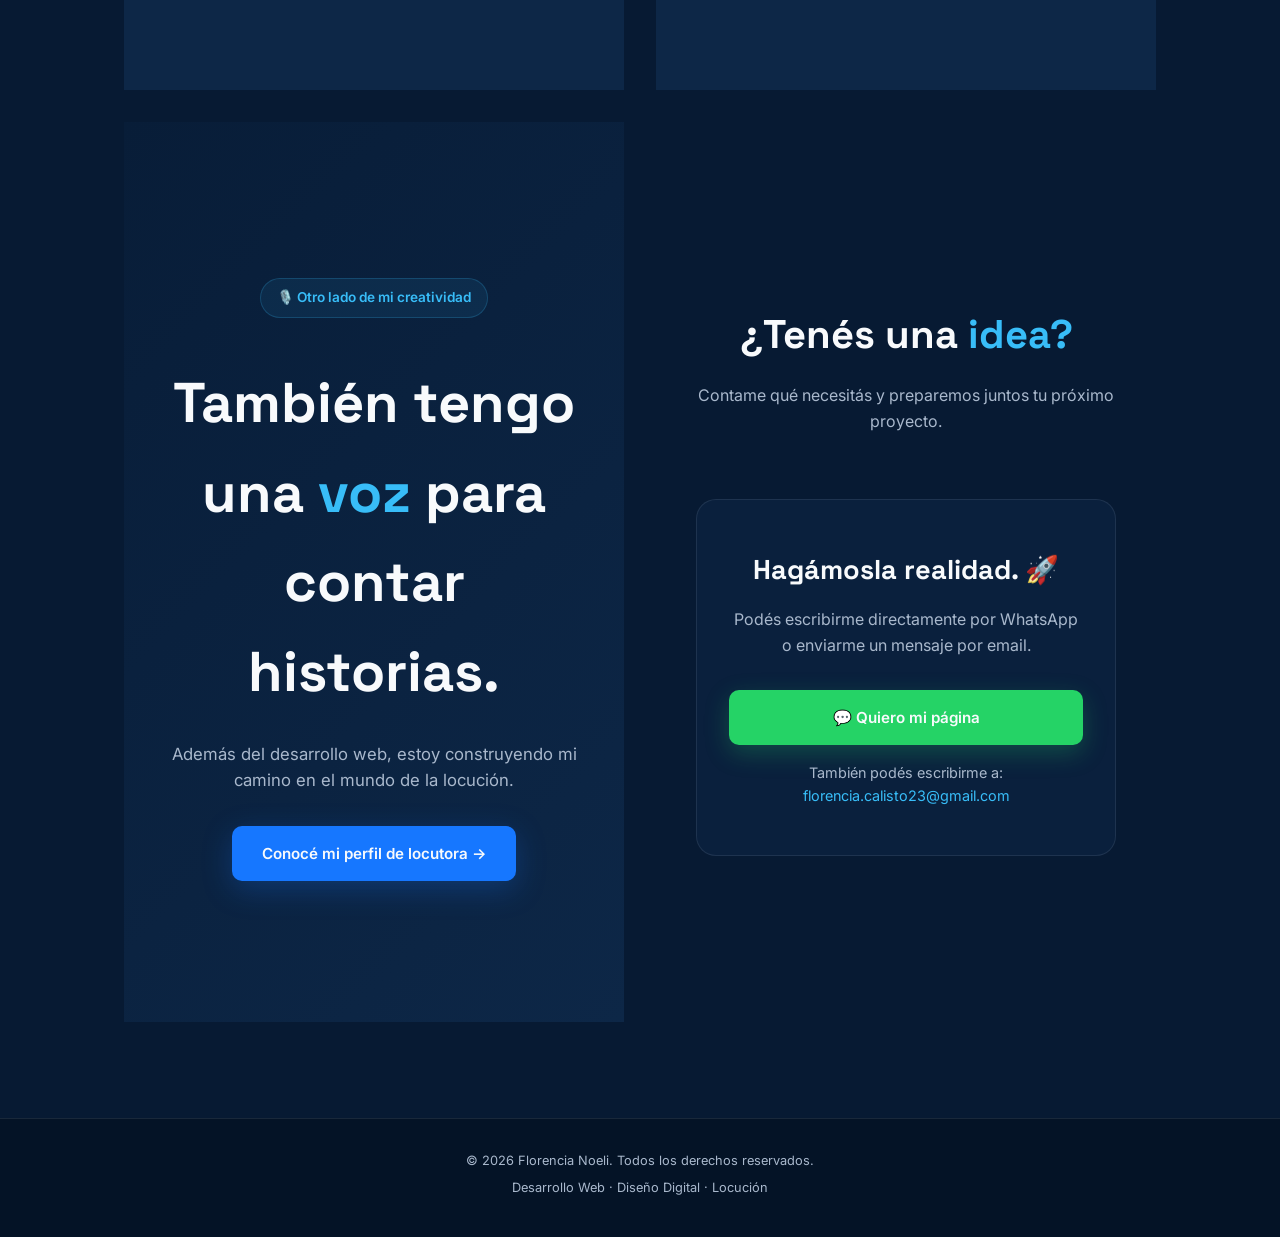
==== commit 9ac9e0d2: "Update index.html" ====
--- a/index.html
+++ b/index.html
@@ -1,5 +1,12 @@
 <!DOCTYPE html>
 <html lang="es">
+    <!-- Google Tag Manager -->
+<script>(function(w,d,s,l,i){w[l]=w[l]||[];w[l].push({'gtm.start':
+new Date().getTime(),event:'gtm.js'});var f=d.getElementsByTagName(s)[0],
+j=d.createElement(s),dl=l!='dataLayer'?'&l='+l:'';j.async=true;j.src=
+'https://www.googletagmanager.com/gtm.js?id='+i+dl;f.parentNode.insertBefore(j,f);
+})(window,document,'script','dataLayer','GTM-T236ZBRB');</script>
+<!-- End Google Tag Manager -->
 <head>
   <meta charset="UTF-8">
   <meta name="viewport" content="width=device-width, initial-scale=1.0">
@@ -22,7 +29,10 @@
 </head>
 
 <body>
-
+  <!-- Google Tag Manager (noscript) -->
+  <noscript><iframe src="https://www.googletagmanager.com/ns.html?id=GTM-T236ZBRB"
+  height="0" width="0" style="display:none;visibility:hidden"></iframe></noscript>
+  <!-- End Google Tag Manager (noscript) -->
   <!-- ==========================================
        HEADER / NAVEGACIÓN
        ========================================== -->
@@ -531,11 +541,11 @@
             <p>
               Proyecto web para una empresa de eventos,
               pensado para mostrar sus servicios y facilitar
-              el contacto con clientes. (En proceso)
+              el contacto con clientes. (Proyecto demostracion)
             </p>
 
             <a
-              href="#"
+              href="https://florencianoeli.github.io/grip-eventos/"
               class="project-link"
             >
               Ver proyecto ↗
@@ -775,4 +785,4 @@
 
 
 </body>
-</html>+</html>
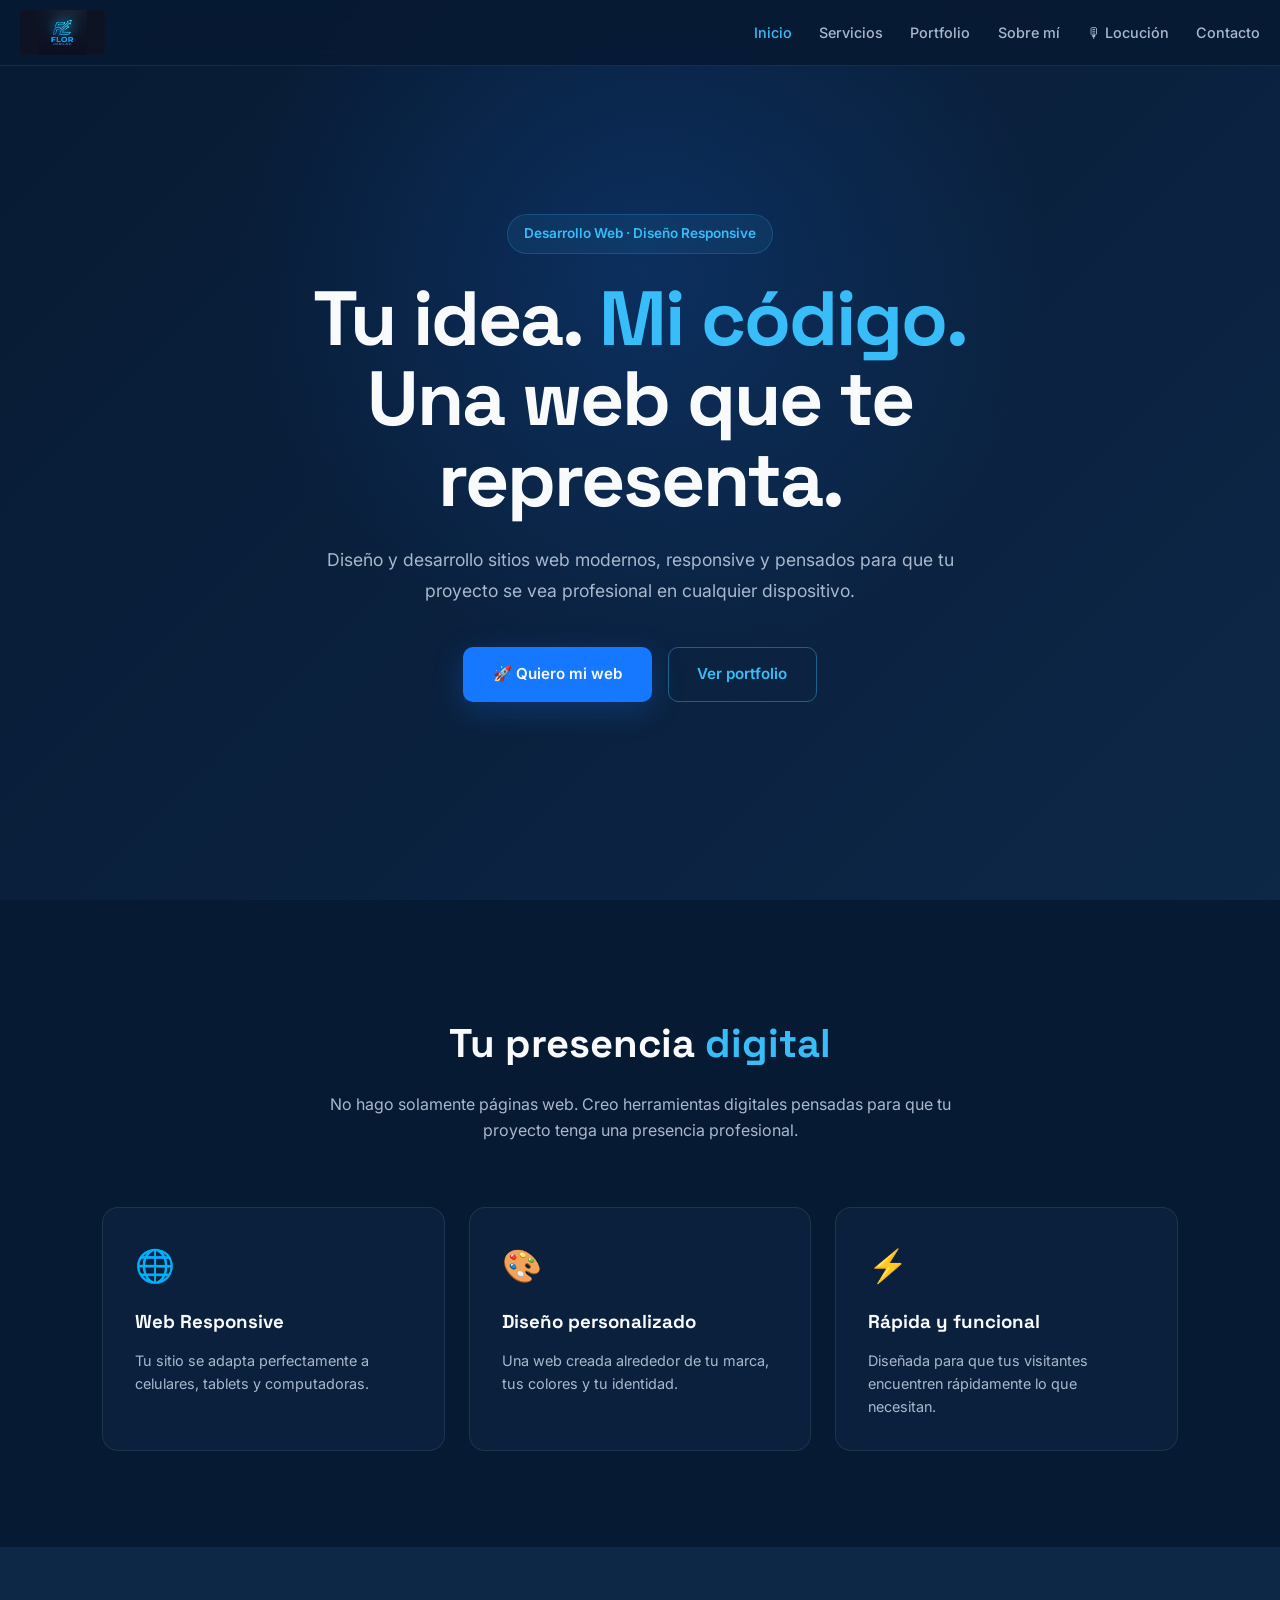
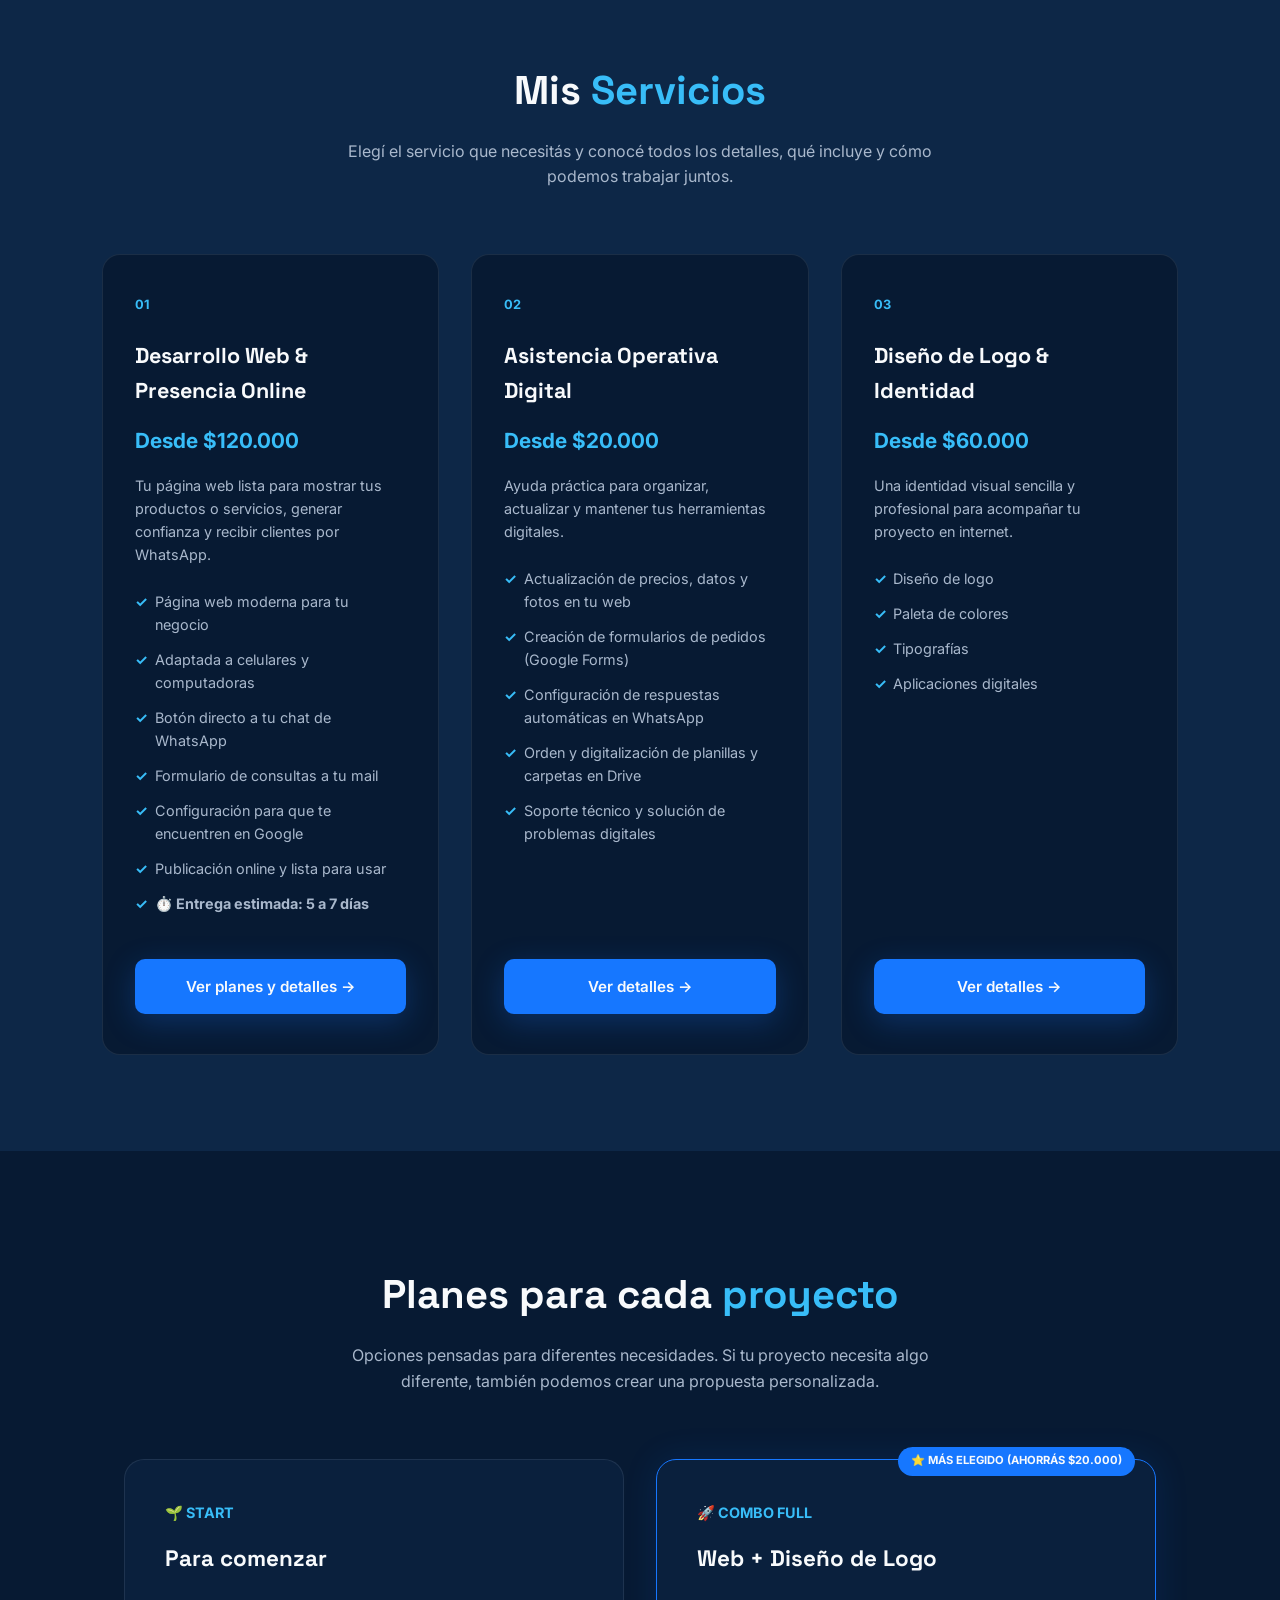
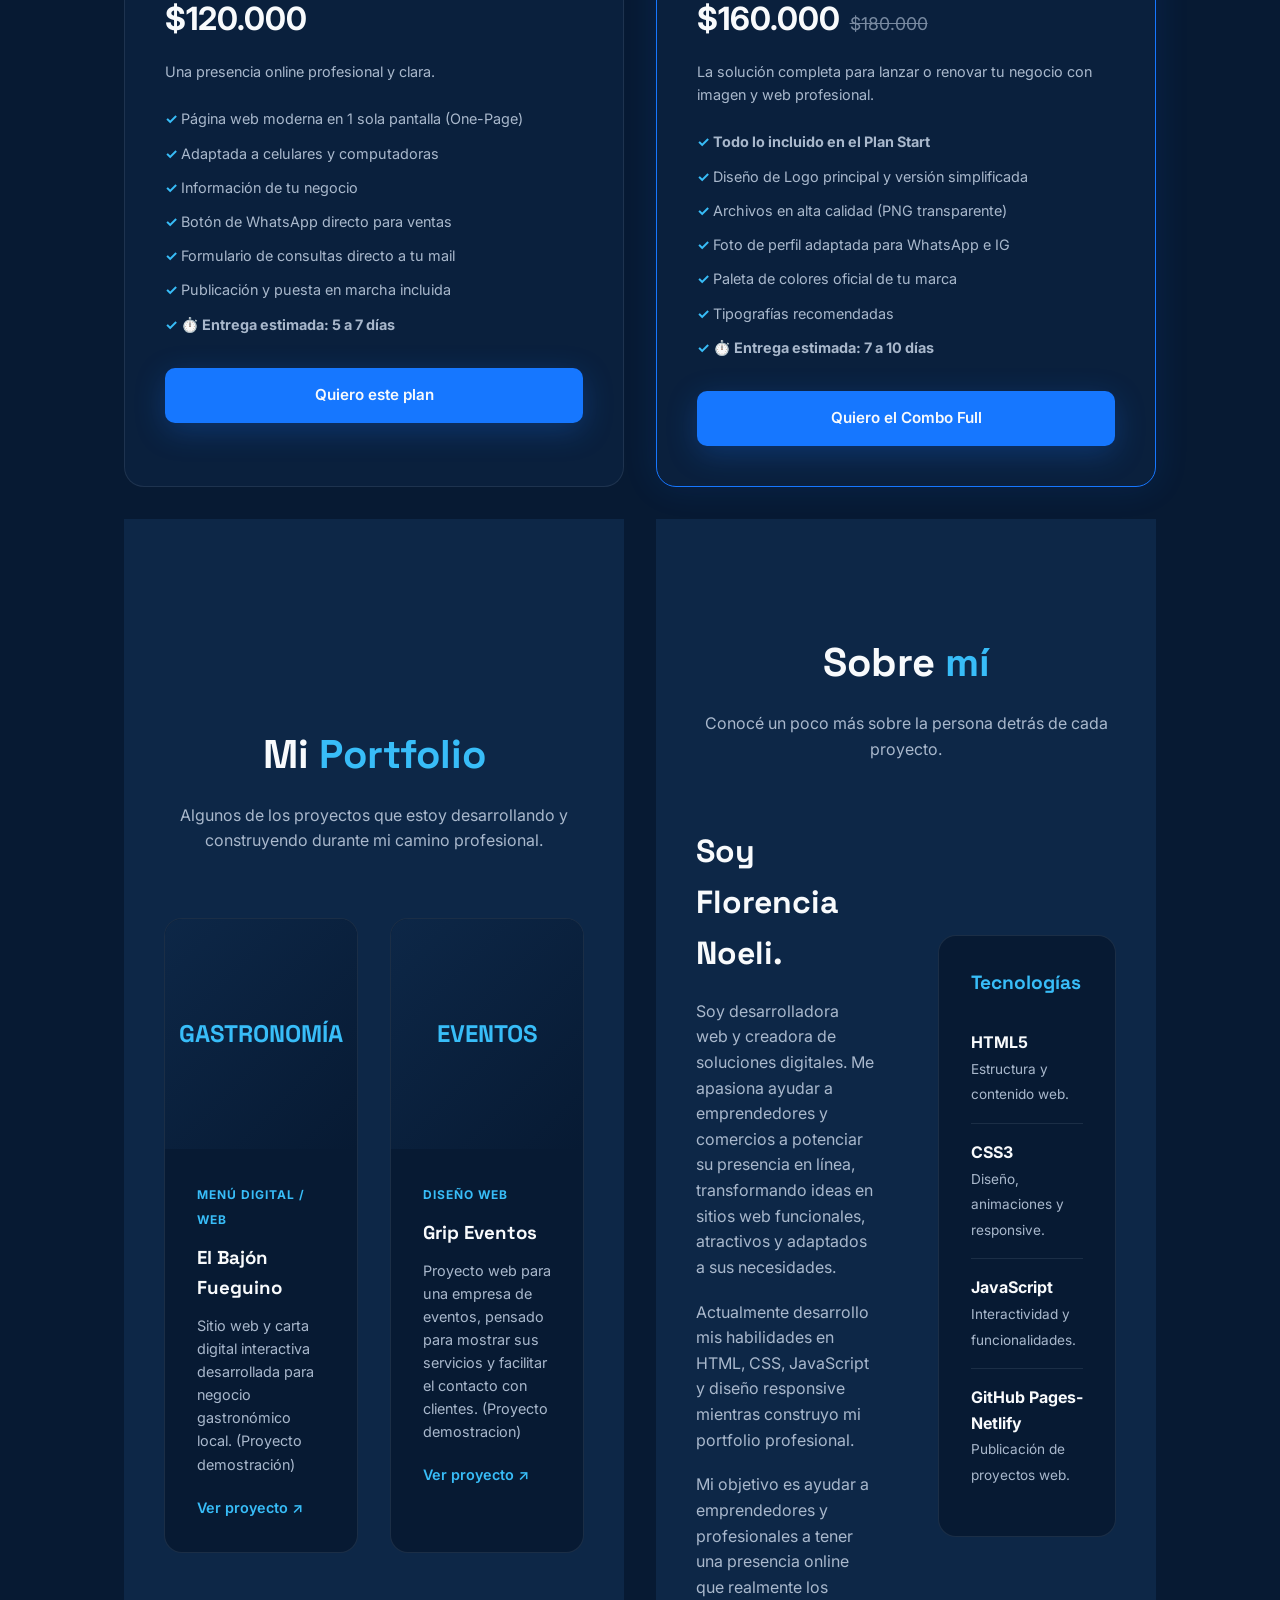
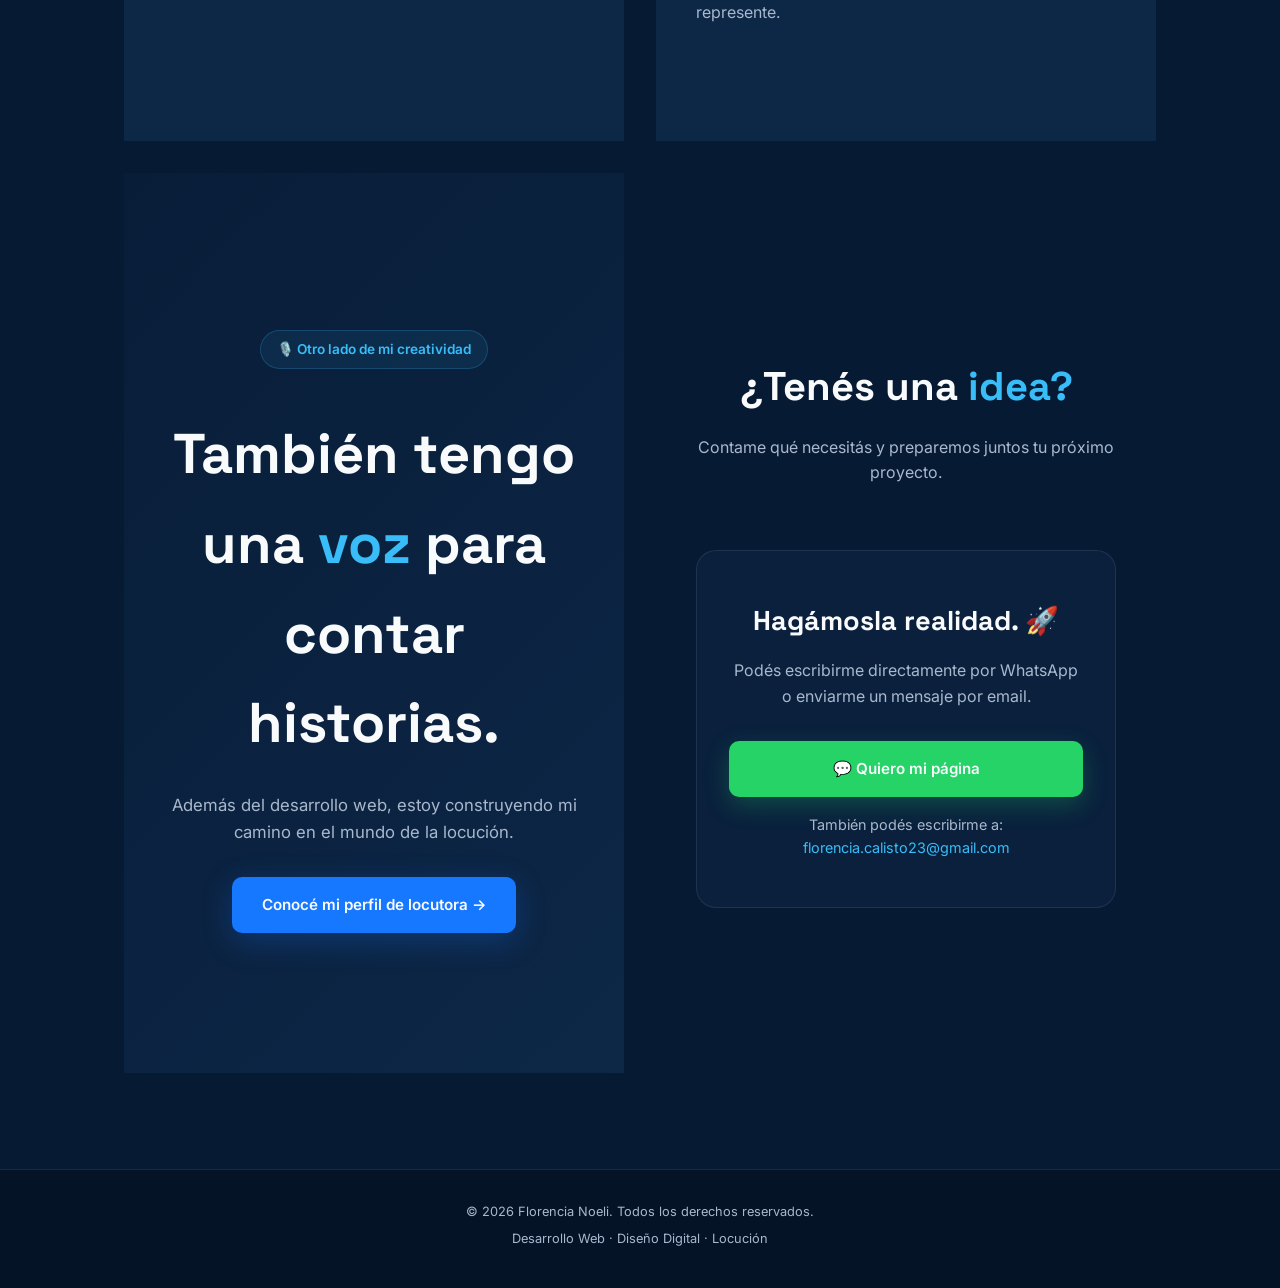
==== commit 3499fc0d: "Update index.html" ====
--- a/index.html
+++ b/index.html
@@ -476,35 +476,32 @@
       <div class="portfolio-grid">
 
 
-        <!-- PROYECTO 1 -->
-
+            <!-- PROYECTO: EL BAJÓN FUEGUINO -->
         <div class="portfolio-card">
 
           <div class="portfolio-image">
-
             <span>
-              WEB
+              GASTRONOMÍA
             </span>
-
           </div>
 
           <div class="portfolio-content">
 
             <span class="portfolio-category">
-              Desarrollo Web
+              Menú Digital / Web
             </span>
 
             <h3>
-              Mi Web Profesional
+              El Bajón Fueguino
             </h3>
 
             <p>
-              Portfolio personal desarrollado con HTML y CSS
-              y publicado en GitHub Pages.
+              Sitio web y carta digital interactiva desarrollada para negocio gastronómico local.
+              (Proyecto demostración)
             </p>
 
             <a
-              href="https://florencianoeli.github.io/mi-web-profesional/"
+              href="https://el-bajon-fueguino-demo.netlify.app/"
               target="_blank"
               class="project-link"
             >
@@ -514,7 +511,6 @@
           </div>
 
         </div>
-
 
         <!-- PROYECTO 2 -->
 
@@ -586,9 +582,10 @@
           </h3>
 
           <p>
-            Soy desarrolladora web en formación, creadora y emprendedora.
-            Me apasiona aprender, crear proyectos desde cero y transformar
-            ideas en experiencias digitales.
+            Soy desarrolladora web y creadora de soluciones digitales. 
+            Me apasiona ayudar a emprendedores y comercios a potenciar 
+            su presencia en línea, transformando ideas en sitios web 
+            funcionales, atractivos y adaptados a sus necesidades.
           </p>
 
           <p>
@@ -659,7 +656,7 @@
           <div class="project-item">
 
             <strong>
-              GitHub Pages
+              GitHub Pages- Netlify
             </strong>
 
             <p>
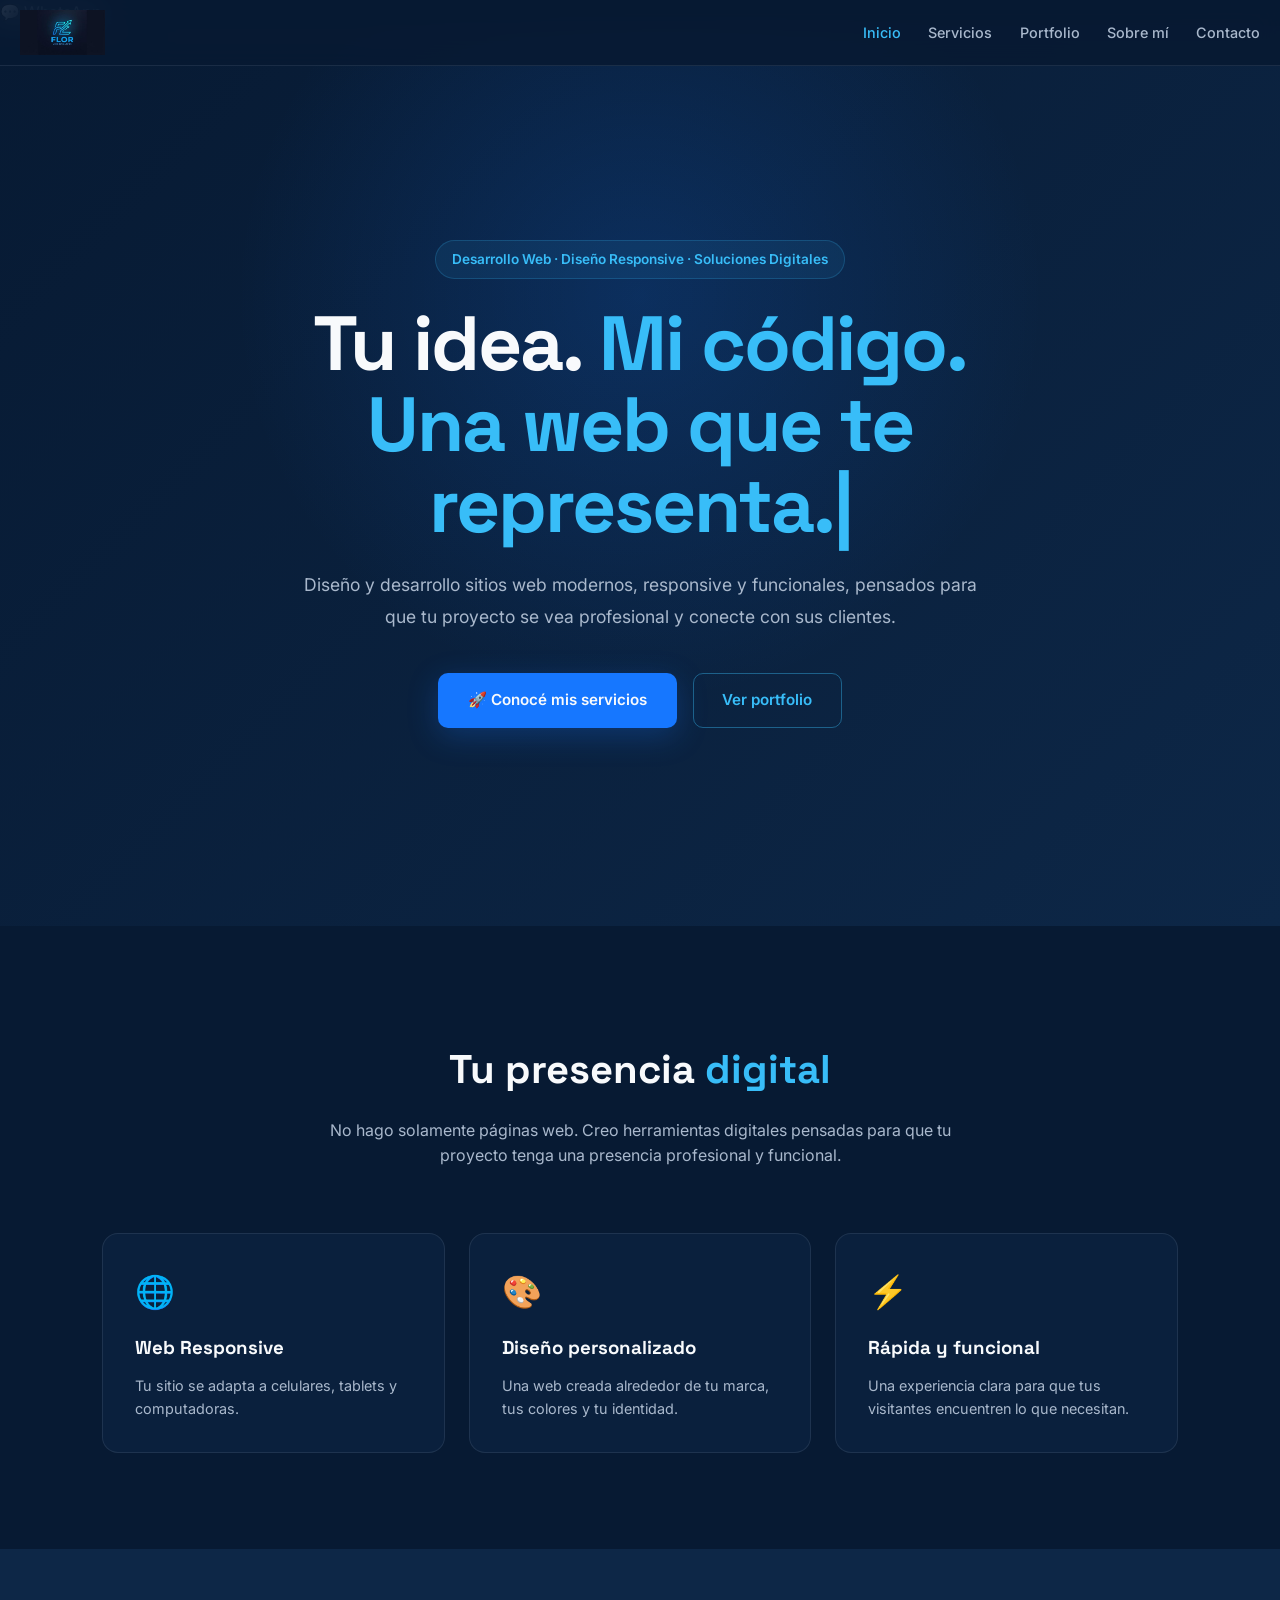
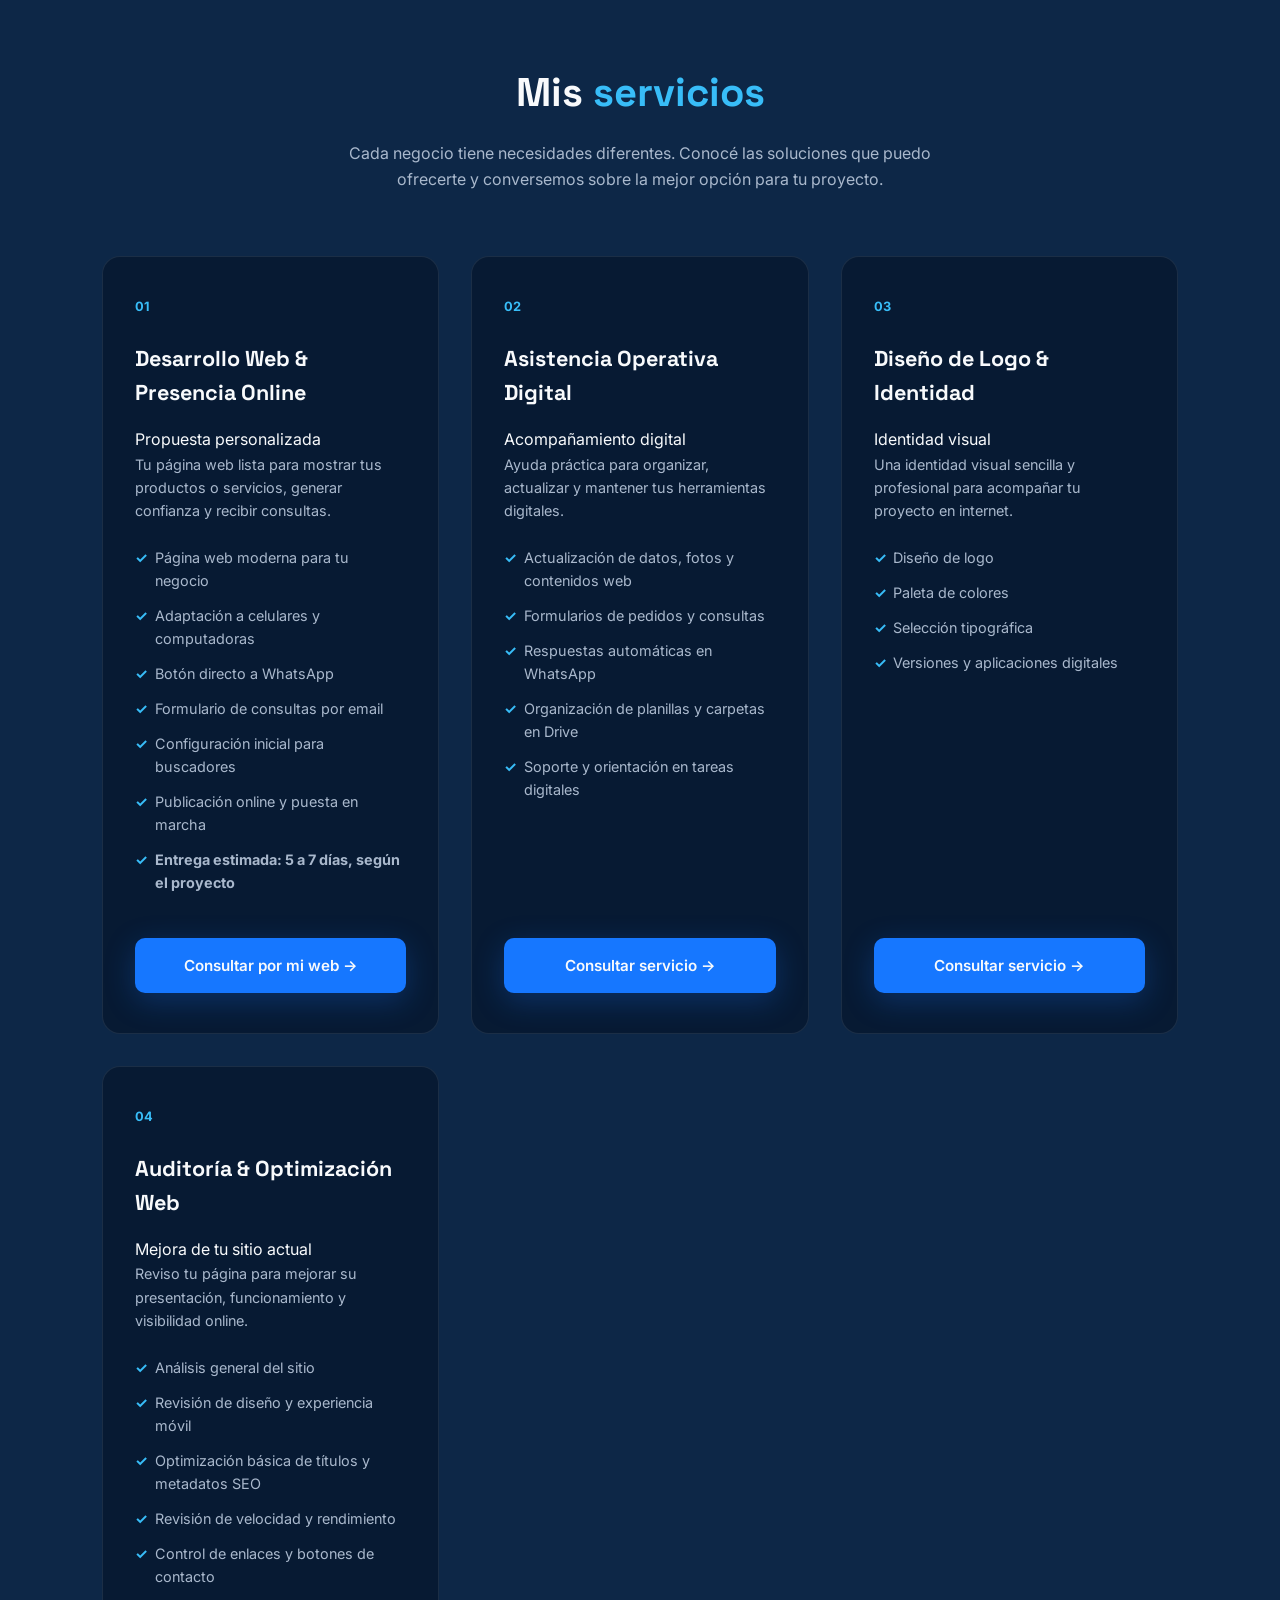
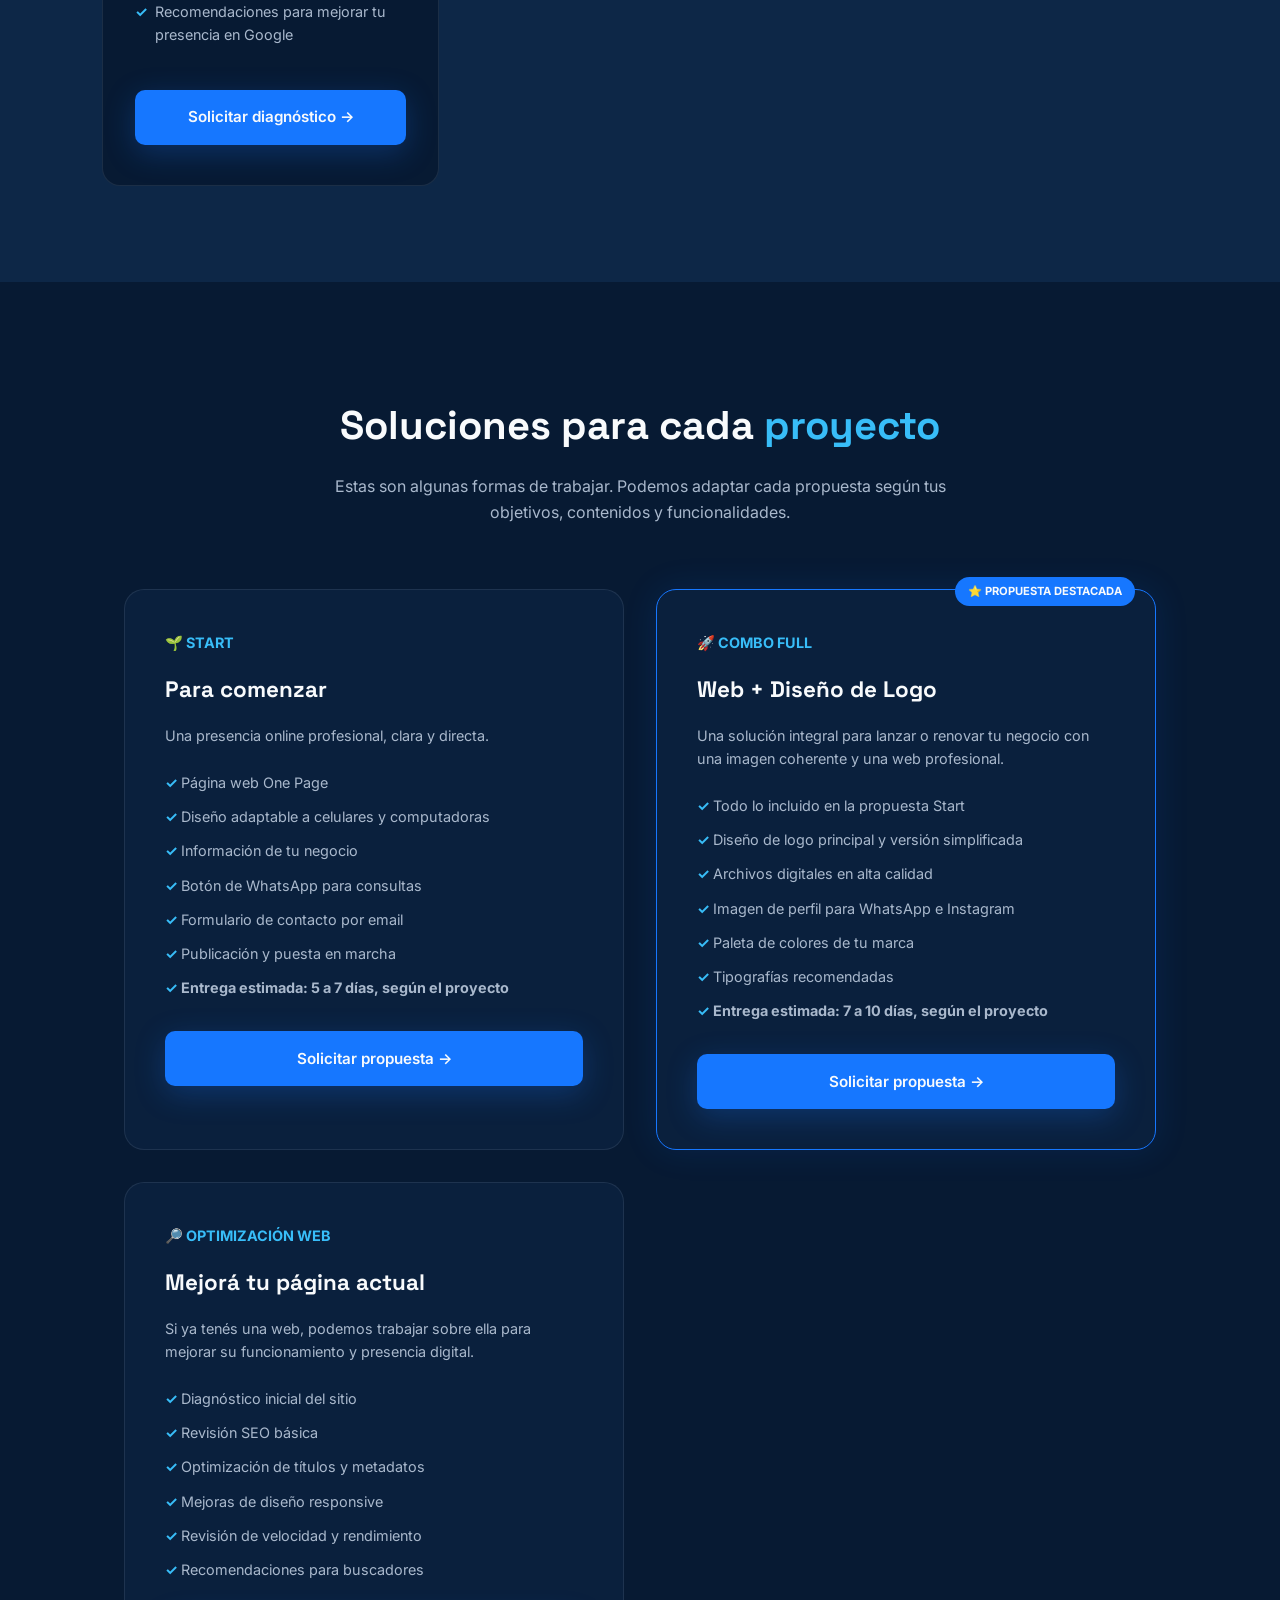
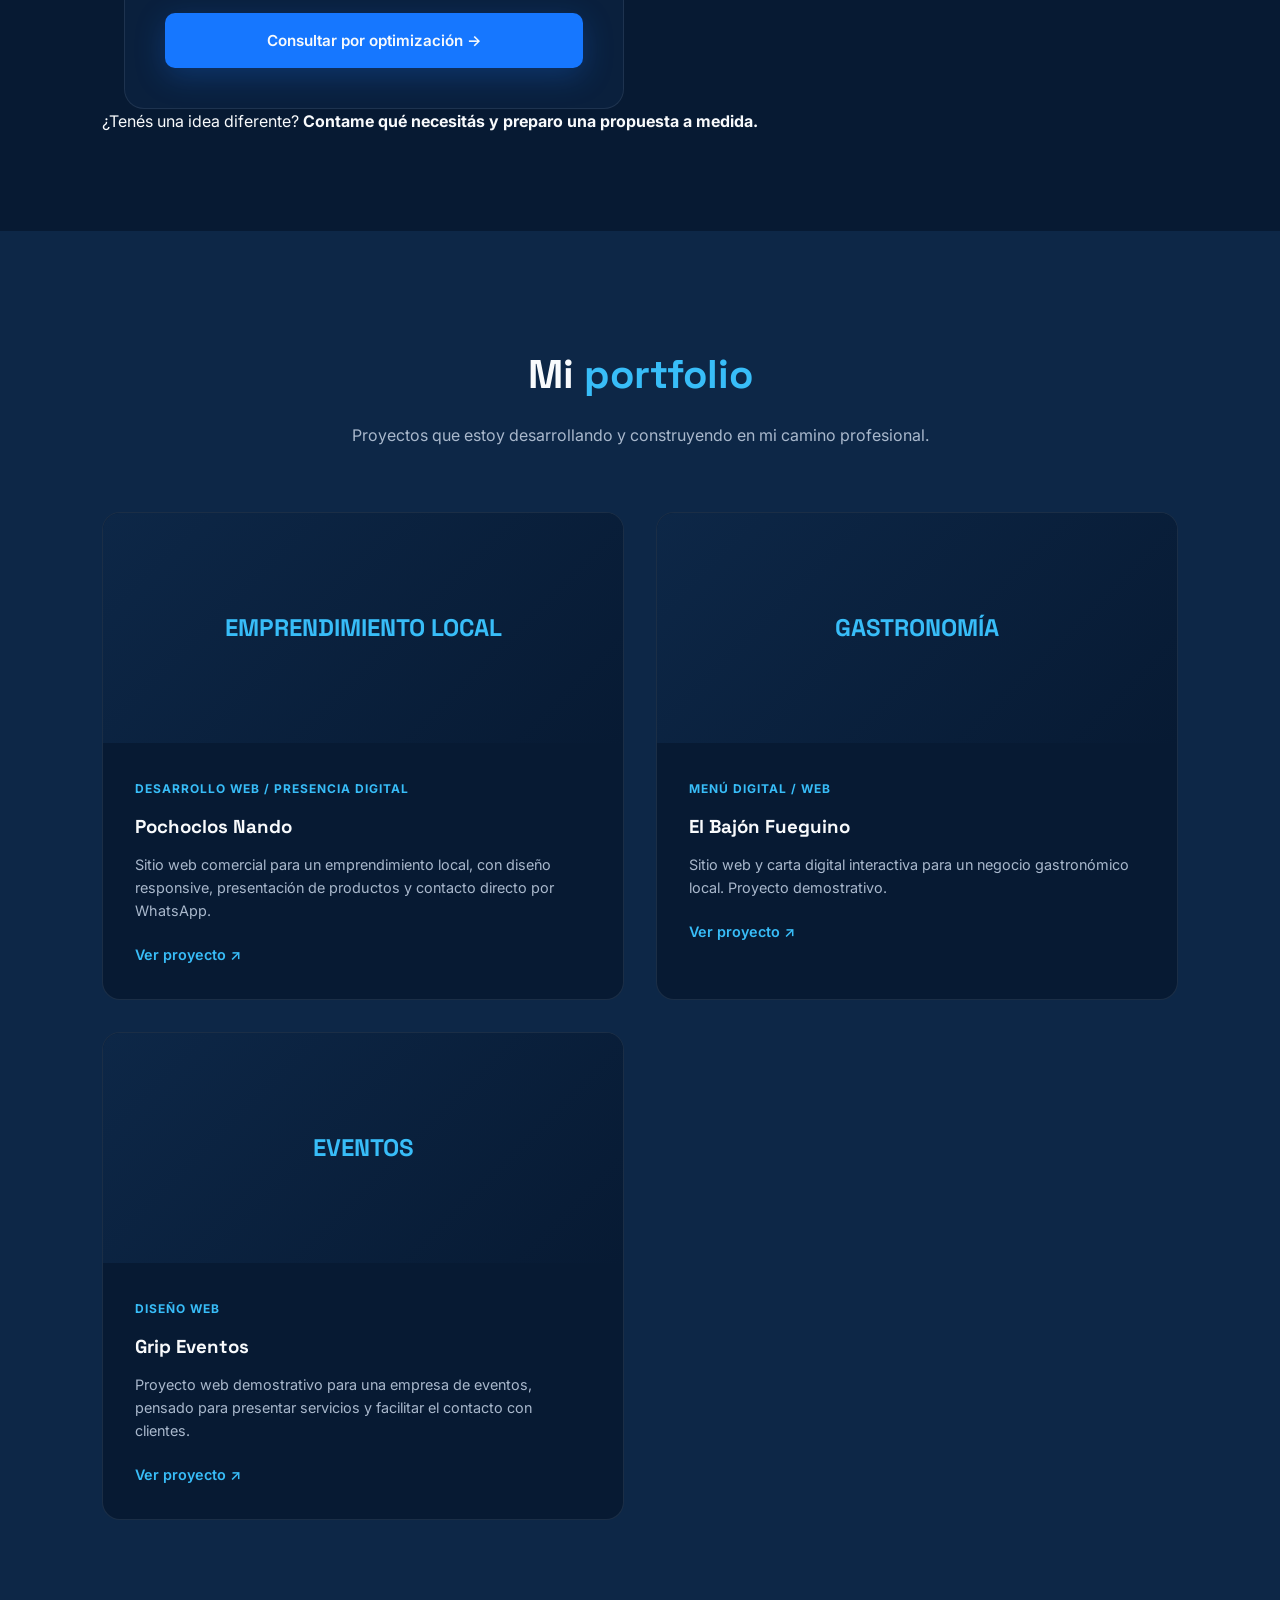
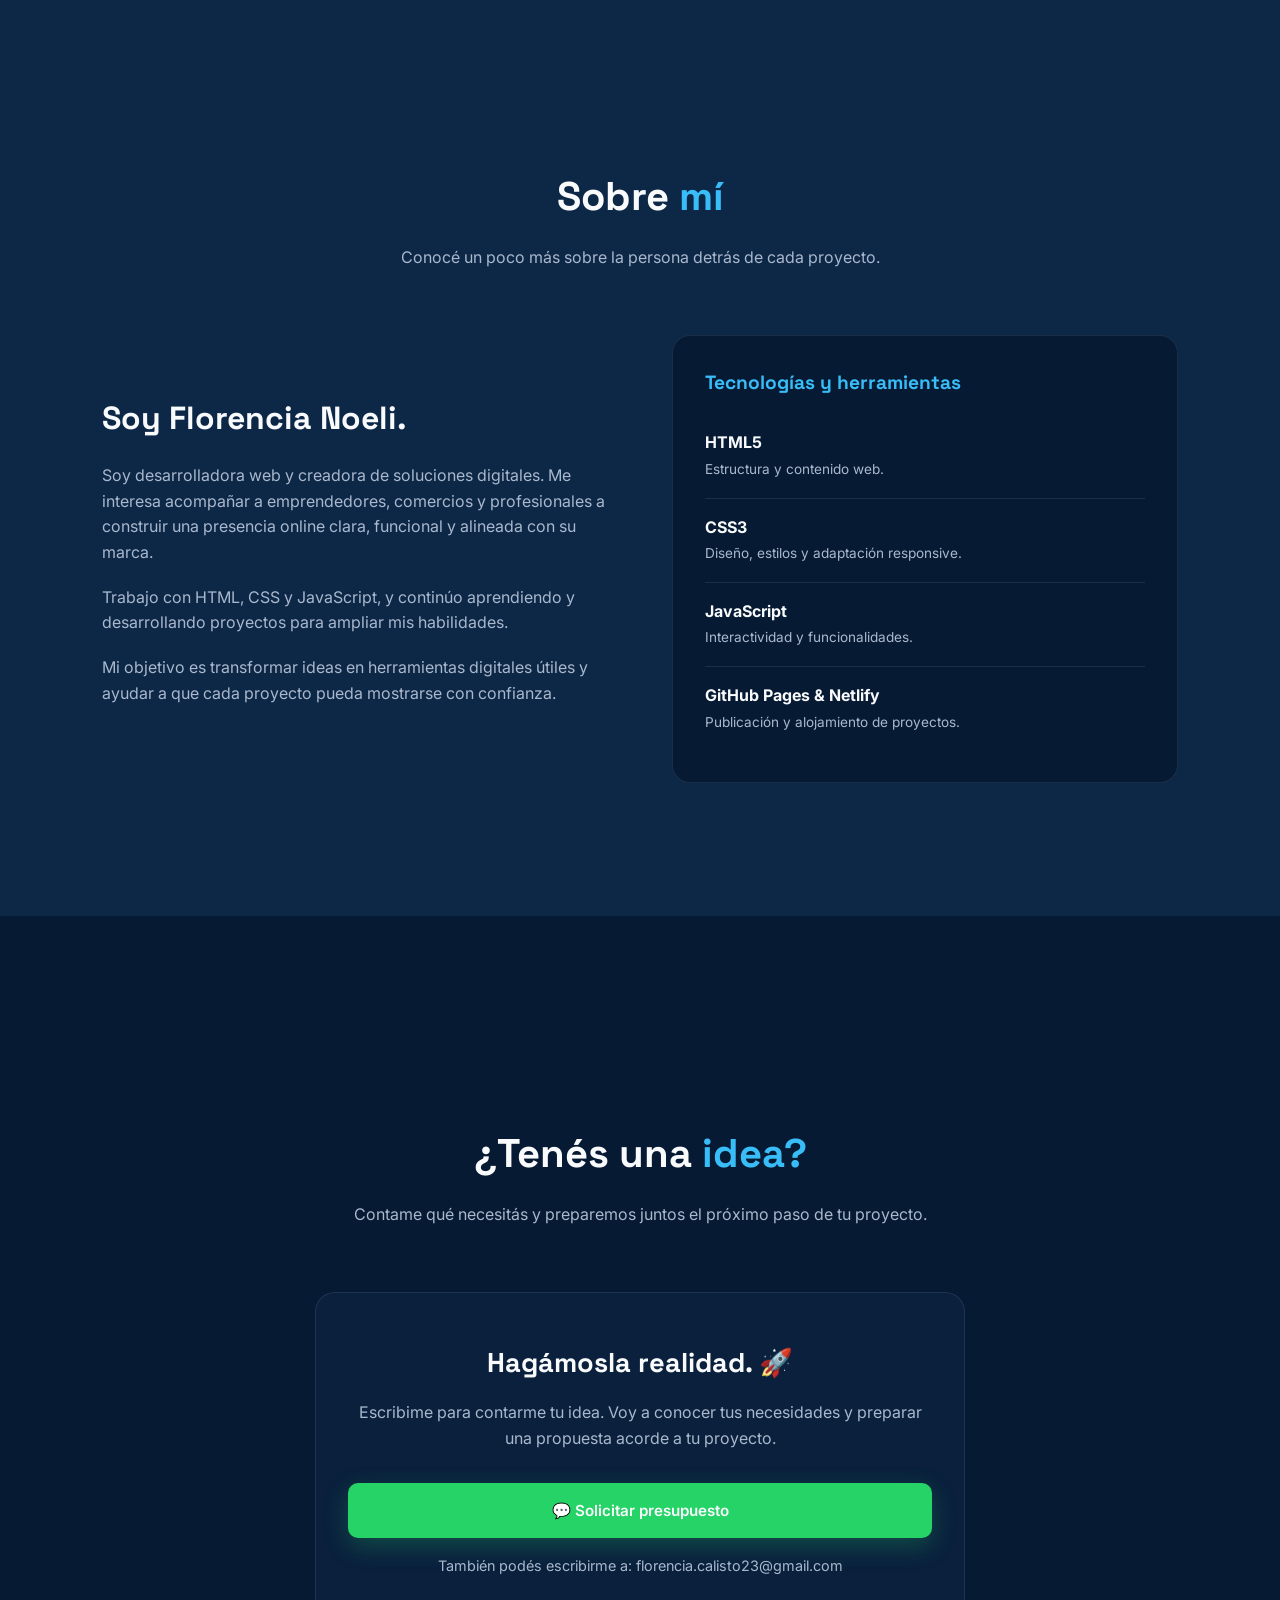
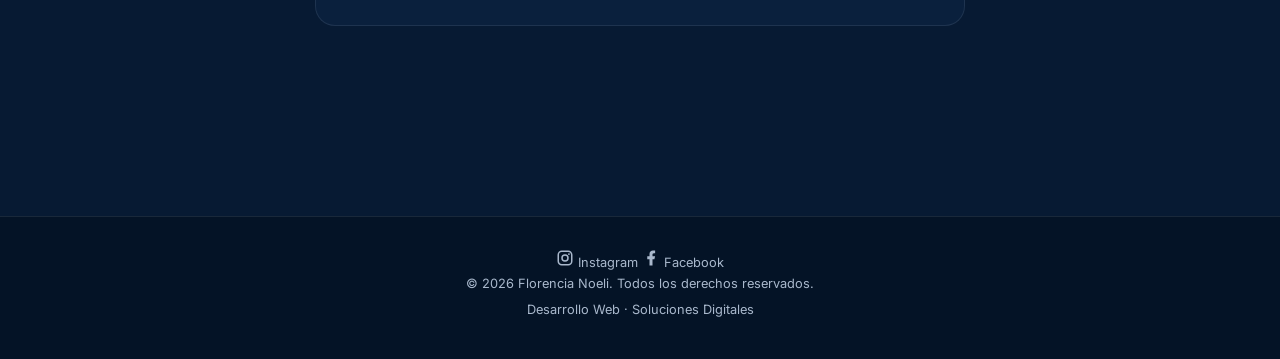
==== commit 8294f80c: "Update print statement from 'Hello' to 'Goodbye'" ====
--- a/index.html
+++ b/index.html
@@ -1,785 +1,464 @@
 <!DOCTYPE html>
 <html lang="es">
-    <!-- Google Tag Manager -->
-<script>(function(w,d,s,l,i){w[l]=w[l]||[];w[l].push({'gtm.start':
-new Date().getTime(),event:'gtm.js'});var f=d.getElementsByTagName(s)[0],
-j=d.createElement(s),dl=l!='dataLayer'?'&l='+l:'';j.async=true;j.src=
-'https://www.googletagmanager.com/gtm.js?id='+i+dl;f.parentNode.insertBefore(j,f);
-})(window,document,'script','dataLayer','GTM-T236ZBRB');</script>
-<!-- End Google Tag Manager -->
 <head>
+  <!-- Google Tag Manager -->
+  <script>
+    (function(w,d,s,l,i){w[l]=w[l]||[];w[l].push({'gtm.start':
+    new Date().getTime(),event:'gtm.js'});var f=d.getElementsByTagName(s)[0],
+    j=d.createElement(s),dl=l!='dataLayer'?'&l='+l:'';j.async=true;j.src=
+    'https://www.googletagmanager.com/gtm.js?id='+i+dl;f.parentNode.insertBefore(j,f);
+    })(window,document,'script','dataLayer','GTM-T236ZBRB');
+  </script>
+  <!-- End Google Tag Manager -->
+
   <meta charset="UTF-8">
   <meta name="viewport" content="width=device-width, initial-scale=1.0">
-
-  <meta name="description" content="Florencia Noeli - Desarrollo web, diseño responsive y presencia online para emprendimientos y profesionales.">
+  <meta name="description" content="Florencia Noeli: desarrollo web, diseño responsive y soluciones digitales para emprendimientos, comercios y profesionales.">
   <meta name="author" content="Florencia Noeli">
-
-  <title>Florencia Noeli | Desarrollo Web & Presencia Online</title>
-  <!-- Favicon -->
-  <link rel="icon" type="image/jpg" href="favicon.jpg">
-  <!-- Google Fonts -->
+  <meta name="theme-color" content="#071A33">
+  <!-- Vista previa al compartir en redes y WhatsApp -->
+  <meta property="og:title" content="Florencia Noeli | Desarrollo Web & Soluciones Digitales">
+  <meta property="og:description" content="Diseño y desarrollo sitios web modernos, responsive y funcionales para emprendimientos, comercios y profesionales.">
+  <meta property="og:url" content="https://florencianoeli.github.io/desarrollo-web/">
+  <meta property="og:type" content="website">
+  <meta property="og:image" content="https://florencianoeli.github.io/desarrollo-web/logo.jpg">
+
+  <title>Florencia Noeli | Desarrollo Web & Soluciones Digitales</title>
+
+  <link rel="icon" type="image/jpeg" href="favicon.jpg">
   <link rel="preconnect" href="https://fonts.googleapis.com">
   <link rel="preconnect" href="https://fonts.gstatic.com" crossorigin>
-
   <link href="https://fonts.googleapis.com/css2?family=Inter:wght@400;500;600;700&family=Space+Grotesk:wght@400;500;600;700&display=swap" rel="stylesheet">
-
-  <!-- CSS -->
   <link rel="stylesheet" href="style.css">
-  
 </head>
 
+<script>
+    document.addEventListener("DOMContentLoaded", function () {
+      const el = document.getElementById("typewriter-text");
+      if (!el) return;
+
+      const frases = [
+        "Una web que te representa.",
+        "Un sitio listo para vender.",
+        "Presencia digital que conecta."
+      ];
+
+      let f = 0;
+      let i = 0;
+      let borrando = false;
+
+      function escribir() {
+        const fraseActual = frases[f];
+
+        if (!borrando) {
+          i++;
+          el.textContent = fraseActual.substring(0, i);
+          if (i === fraseActual.length) {
+            borrando = true;
+            setTimeout(escribir, 1800);
+            return;
+          }
+          setTimeout(escribir, 75);
+        } else {
+          i--;
+          el.textContent = fraseActual.substring(0, i);
+          if (i === 0) {
+            borrando = false;
+            f = (f + 1) % frases.length;
+            setTimeout(escribir, 400);
+            return;
+          }
+          setTimeout(escribir, 40);
+        }
+      }
+
+      escribir();
+    });
+  </script>
+
 <body>
+  <!-- Botón flotante de WhatsApp -->
+  <a
+    href="https://wa.me/5492964351480?text=Hola%20Florencia,%20quiero%20consultar%20por%20una%20web%20para%20mi%20proyecto."
+    target="_blank"
+    rel="noopener noreferrer"
+    class="whatsapp-float"
+    aria-label="Consultar por WhatsApp"
+    title="Escribime por WhatsApp"
+  >
+    <span class="whatsapp-float-icon" aria-hidden="true">💬</span>
+    <span class="whatsapp-float-text">WhatsApp</span>
+  </a>
   <!-- Google Tag Manager (noscript) -->
-  <noscript><iframe src="https://www.googletagmanager.com/ns.html?id=GTM-T236ZBRB"
-  height="0" width="0" style="display:none;visibility:hidden"></iframe></noscript>
+  <noscript>
+    <iframe src="https://www.googletagmanager.com/ns.html?id=GTM-T236ZBRB"
+      height="0" width="0" style="display:none;visibility:hidden"></iframe>
+  </noscript>
   <!-- End Google Tag Manager (noscript) -->
-  <!-- ==========================================
-       HEADER / NAVEGACIÓN
-       ========================================== -->
 
   <header>
-
-  <a href="#inicio" class="logo-link">
-      <img src="logo.jpg" alt="Flor Web Developer Logo" class="site-logo">
+    <a href="#inicio" class="logo-link" aria-label="Ir al inicio">
+      <img src="logo.jpg" alt="Logo de Florencia Noeli" class="site-logo">
     </a>
-    <nav>
+
+    <nav aria-label="Navegación principal">
       <ul>
-        <li>
-          <a href="#inicio" class="active">Inicio</a>
-        </li>
-
-        <li>
-          <a href="#servicios">Servicios</a>
-        </li>
-
-        <li>
-          <a href="#portfolio">Portfolio</a>
-        </li>
-
-        <li>
-          <a href="#sobre-mi">Sobre mí</a>
-        </li>
-
-        <li>
-          <a href="https://florencianoeli.github.io/mi-web-profesional/">🎙 Locución</a>
-        </li>
-
-        <li>
-          <a href="#contacto">Contacto</a>
-        </li>
+        <li><a href="#inicio" class="active">Inicio</a></li>
+        <li><a href="#servicios">Servicios</a></li>
+        <li><a href="#portfolio">Portfolio</a></li>
+        <li><a href="#sobre-mi">Sobre mí</a></li>
+        <!-- Habilitar más adelante cuando quieras mostrar locución:
+        <li><a href="https://florencianoeli.github.io/mi-web-profesional/">🎙 Locución</a></li>
+        -->
+        <li><a href="#contacto">Contacto</a></li>
       </ul>
     </nav>
-
   </header>
 
-
   <main>
-
-    <!-- ==========================================
-         HERO / INICIO
-         ========================================== -->
-
+    <!-- INICIO -->
     <section id="inicio">
-
-      <div class="hero-content">
-
-        <span class="hero-badge">
-          Desarrollo Web · Diseño Responsive
-        </span>
-
+  <div class="hero-content">
+        <span class="hero-badge">Desarrollo Web · Diseño Responsive · Soluciones Digitales</span>
         <h1>
-          Tu idea.
-          <span>Mi código.</span>
-          <br>
-          Una web que te representa.
+          Tu idea. <span>Mi código.</span><br>
+          <span class="typewriter-wrap"><span id="typewriter-text"></span><span class="typewriter-cursor">|</span></span>
         </h1>
-
         <p>
-          Diseño y desarrollo sitios web modernos, responsive y pensados
-          para que tu proyecto se vea profesional en cualquier dispositivo.
+          Diseño y desarrollo sitios web modernos, responsive y funcionales,
+          pensados para que tu proyecto se vea profesional y conecte con sus clientes.
         </p>
-
         <div class="hero-buttons">
-
-          <a
-            href="#servicios"
-            class="btn"
-          >
-            🚀 Quiero mi web
-          </a>
-
-          <a
-            href="#portfolio"
-            class="btn btn-outline"
-          >
-            Ver portfolio
-          </a>
-
+          <a href="#servicios" class="btn">🚀 Conocé mis servicios</a>
+          <a href="#portfolio" class="btn btn-outline">Ver portfolio</a>
         </div>
-
-      </div>
-
-    </section>
-
-
-    <!-- ==========================================
-         PRESENTACIÓN RÁPIDA
-         ========================================== -->
-
+      </div>
+    </section>
+
+    <!-- PRESENTACIÓN -->
     <section class="intro-services">
-
-      <h2 class="section-title">
-        Tu presencia <span>digital</span>
-      </h2>
-
+      <h2 class="section-title">Tu presencia <span>digital</span></h2>
       <p class="section-subtitle">
-        No hago solamente páginas web. Creo herramientas digitales
-        pensadas para que tu proyecto tenga una presencia profesional.
+        No hago solamente páginas web. Creo herramientas digitales pensadas
+        para que tu proyecto tenga una presencia profesional y funcional.
       </p>
 
       <div class="services-mini-grid">
-
-        <div class="mini-card">
-
-          <div class="mini-icon">
-            🌐
-          </div>
-
-          <h3>
-            Web Responsive
-          </h3>
-
-          <p>
-            Tu sitio se adapta perfectamente a celulares,
-            tablets y computadoras.
-          </p>
-
-        </div>
-
-
-        <div class="mini-card">
-
-          <div class="mini-icon">
-            🎨
-          </div>
-
-          <h3>
-            Diseño personalizado
-          </h3>
-
-          <p>
-            Una web creada alrededor de tu marca,
-            tus colores y tu identidad.
-          </p>
-
-        </div>
-
-
-        <div class="mini-card">
-
-          <div class="mini-icon">
-            ⚡
-          </div>
-
-          <h3>
-            Rápida y funcional
-          </h3>
-
-          <p>
-            Diseñada para que tus visitantes encuentren
-            rápidamente lo que necesitan.
-          </p>
-
-        </div>
-
-      </div>
-
-    </section>
-
-
-    <!-- ==========================================
-         SERVICIOS
-         ========================================== -->
-
+        <article class="mini-card">
+          <div class="mini-icon">🌐</div>
+          <h3>Web Responsive</h3>
+          <p>Tu sitio se adapta a celulares, tablets y computadoras.</p>
+        </article>
+
+        <article class="mini-card">
+          <div class="mini-icon">🎨</div>
+          <h3>Diseño personalizado</h3>
+          <p>Una web creada alrededor de tu marca, tus colores y tu identidad.</p>
+        </article>
+
+        <article class="mini-card">
+          <div class="mini-icon">⚡</div>
+          <h3>Rápida y funcional</h3>
+          <p>Una experiencia clara para que tus visitantes encuentren lo que necesitan.</p>
+        </article>
+      </div>
+    </section>
+
+    <!-- SERVICIOS -->
     <section id="servicios">
-
-      <h2 class="section-title">
-        Mis <span>Servicios</span>
-      </h2>
-
+      <h2 class="section-title">Mis <span>servicios</span></h2>
       <p class="section-subtitle">
-        Elegí el servicio que necesitás y conocé todos los detalles,
-        qué incluye y cómo podemos trabajar juntos.
-      </p>
-
+        Cada negocio tiene necesidades diferentes. Conocé las soluciones que
+        puedo ofrecerte y conversemos sobre la mejor opción para tu proyecto.
+      </p>
 
       <div class="services-grid">
-
-
-<!-- SERVICIO 1 (VERSIÓN CLARA) -->
-        <div class="service-card featured-service">
+        <article class="service-card featured-service">
           <div class="service-number">01</div>
           <h3>Desarrollo Web & Presencia Online</h3>
-          <div class="price">Desde $120.000</div>
-          <p class="service-description">Tu página web lista para mostrar tus productos o servicios, generar confianza y recibir clientes por WhatsApp.</p>
+          <span class="service-tag">Propuesta personalizada</span>
+          <p class="service-description">
+            Tu página web lista para mostrar tus productos o servicios,
+            generar confianza y recibir consultas.
+          </p>
           <ul>
             <li>Página web moderna para tu negocio</li>
-            <li>Adaptada a celulares y computadoras</li>
-            <li>Botón directo a tu chat de WhatsApp</li>
-            <li>Formulario de consultas a tu mail</li>
-            <li>Configuración para que te encuentren en Google</li>
-            <li>Publicación online y lista para usar</li>
-            <li><strong>⏱️ Entrega estimada: 5 a 7 días</strong></li>
-          </ul>
-          <a href="#planes" class="btn card-btn">Ver planes y detalles →</a>
+            <li>Adaptación a celulares y computadoras</li>
+            <li>Botón directo a WhatsApp</li>
+            <li>Formulario de consultas por email</li>
+            <li>Configuración inicial para buscadores</li>
+            <li>Publicación online y puesta en marcha</li>
+            <li><strong>Entrega estimada: 5 a 7 días, según el proyecto</strong></li>
+          </ul>
+          <a href="https://wa.me/5492964351480?text=Hola%20Florencia,%20quiero%20consultar%20por%20una%20pagina%20web." target="_blank" rel="noopener noreferrer" class="btn card-btn">Consultar por mi web →</a>
+        </article>
+
+        <article class="service-card">
+          <div class="service-number">02</div>
+          <h3>Asistencia Operativa Digital</h3>
+          <span class="service-tag">Acompañamiento digital</span>
+          <p class="service-description">
+            Ayuda práctica para organizar, actualizar y mantener tus herramientas digitales.
+          </p>
+          <ul>
+            <li>Actualización de datos, fotos y contenidos web</li>
+            <li>Formularios de pedidos y consultas</li>
+            <li>Respuestas automáticas en WhatsApp</li>
+            <li>Organización de planillas y carpetas en Drive</li>
+            <li>Soporte y orientación en tareas digitales</li>
+          </ul>
+          <a href="https://wa.me/5492964351480?text=Hola%20Florencia,%20me%20interesa%20la%20Asistencia%20Operativa%20Digital." target="_blank" rel="noopener noreferrer" class="btn card-btn">Consultar servicio →</a>
+        </article>
+
+        <article class="service-card">
+          <div class="service-number">03</div>
+          <h3>Diseño de Logo & Identidad</h3>
+          <span class="service-tag">Identidad visual</span>
+          <p class="service-description">
+            Una identidad visual sencilla y profesional para acompañar tu proyecto en internet.
+          </p>
+          <ul>
+            <li>Diseño de logo</li>
+            <li>Paleta de colores</li>
+            <li>Selección tipográfica</li>
+            <li>Versiones y aplicaciones digitales</li>
+          </ul>
+          <a href="https://wa.me/5492964351480?text=Hola%20Florencia,%20quiero%20consultar%20por%20el%20diseño%20de%20logo%20e%20identidad%20visual." target="_blank" rel="noopener noreferrer" class="btn card-btn">Consultar servicio →</a>
+        </article>
+
+        <article class="service-card">
+          <div class="service-number">04</div>
+          <h3>Auditoría & Optimización Web</h3>
+          <span class="service-tag">Mejora de tu sitio actual</span>
+          <p class="service-description">
+            Reviso tu página para mejorar su presentación, funcionamiento y visibilidad online.
+          </p>
+          <ul>
+            <li>Análisis general del sitio</li>
+            <li>Revisión de diseño y experiencia móvil</li>
+            <li>Optimización básica de títulos y metadatos SEO</li>
+            <li>Revisión de velocidad y rendimiento</li>
+            <li>Control de enlaces y botones de contacto</li>
+            <li>Recomendaciones para mejorar tu presencia en Google</li>
+          </ul>
+          <a href="https://wa.me/5492964351480?text=Hola%20Florencia,%20quiero%20consultar%20por%20una%20auditoria%20y%20optimizacion%20web." target="_blank" rel="noopener noreferrer" class="btn card-btn">Solicitar diagnóstico →</a>
+        </article>
+      </div>
+    </section>
+
+    <!-- PLANES -->
+    <section id="planes">
+      <h2 class="section-title">Soluciones para cada <span>proyecto</span></h2>
+      <p class="section-subtitle">
+        Estas son algunas formas de trabajar. Podemos adaptar cada propuesta
+        según tus objetivos, contenidos y funcionalidades.
+      </p>
+
+      <div class="plans-grid">
+        <article class="plan-card">
+          <span class="plan-label">🌱 START</span>
+          <h3>Para comenzar</h3>
+          <p>Una presencia online profesional, clara y directa.</p>
+          <ul>
+            <li>Página web One Page</li>
+            <li>Diseño adaptable a celulares y computadoras</li>
+            <li>Información de tu negocio</li>
+            <li>Botón de WhatsApp para consultas</li>
+            <li>Formulario de contacto por email</li>
+            <li>Publicación y puesta en marcha</li>
+            <li><strong>Entrega estimada: 5 a 7 días, según el proyecto</strong></li>
+          </ul>
+          <a href="https://wa.me/5492964351480?text=Hola%20Florencia,%20quiero%20consultar%20por%20la%20propuesta%20Start." target="_blank" rel="noopener noreferrer" class="btn card-btn">Solicitar propuesta →</a>
+        </article>
+
+        <article class="plan-card plan-featured">
+          <span class="plan-popular">⭐ PROPUESTA DESTACADA</span>
+          <span class="plan-label">🚀 COMBO FULL</span>
+          <h3>Web + Diseño de Logo</h3>
+          <p>Una solución integral para lanzar o renovar tu negocio con una imagen coherente y una web profesional.</p>
+          <ul>
+            <li>Todo lo incluido en la propuesta Start</li>
+            <li>Diseño de logo principal y versión simplificada</li>
+            <li>Archivos digitales en alta calidad</li>
+            <li>Imagen de perfil para WhatsApp e Instagram</li>
+            <li>Paleta de colores de tu marca</li>
+            <li>Tipografías recomendadas</li>
+            <li><strong>Entrega estimada: 7 a 10 días, según el proyecto</strong></li>
+          </ul>
+          <a href="https://wa.me/5492964351480?text=Hola%20Florencia,%20quiero%20consultar%20por%20la%20propuesta%20Combo%20Full%20Web%20y%20Logo." target="_blank" rel="noopener noreferrer" class="btn card-btn">Solicitar propuesta →</a>
+        </article>
+
+        <article class="plan-card">
+          <span class="plan-label">🔎 OPTIMIZACIÓN WEB</span>
+          <h3>Mejorá tu página actual</h3>
+          <p>Si ya tenés una web, podemos trabajar sobre ella para mejorar su funcionamiento y presencia digital.</p>
+          <ul>
+            <li>Diagnóstico inicial del sitio</li>
+            <li>Revisión SEO básica</li>
+            <li>Optimización de títulos y metadatos</li>
+            <li>Mejoras de diseño responsive</li>
+            <li>Revisión de velocidad y rendimiento</li>
+            <li>Recomendaciones para buscadores</li>
+          </ul>
+          <a href="https://wa.me/5492964351480?text=Hola%20Florencia,%20quiero%20mejorar%20mi%20pagina%20web." target="_blank" rel="noopener noreferrer" class="btn card-btn">Consultar por optimización →</a>
+        </article>
+      </div>
+
+      <p class="custom-proposal">
+        ¿Tenés una idea diferente? <strong>Contame qué necesitás y preparo una propuesta a medida.</strong>
+      </p>
+    </section>
+
+    <!-- PORTFOLIO -->
+    <section id="portfolio">
+      <h2 class="section-title">Mi <span>portfolio</span></h2>
+      <p class="section-subtitle">
+        Proyectos que estoy desarrollando y construyendo en mi camino profesional.
+      </p>
+
+      <div class="portfolio-grid">
+        <article class="portfolio-card">
+          <div class="portfolio-image"><span>EMPRENDIMIENTO LOCAL</span></div>
+          <div class="portfolio-content">
+            <span class="portfolio-category">Desarrollo Web / Presencia Digital</span>
+            <h3>Pochoclos Nando</h3>
+            <p>
+              Sitio web comercial para un emprendimiento local, con diseño responsive,
+              presentación de productos y contacto directo por WhatsApp.
+            </p>
+            <a href="https://pochoclos-nando.netlify.app/" target="_blank" rel="noopener noreferrer" class="project-link">Ver proyecto ↗</a>
+          </div>
+        </article>
+
+        <article class="portfolio-card">
+          <div class="portfolio-image"><span>GASTRONOMÍA</span></div>
+          <div class="portfolio-content">
+            <span class="portfolio-category">Menú Digital / Web</span>
+            <h3>El Bajón Fueguino</h3>
+            <p>
+              Sitio web y carta digital interactiva para un negocio gastronómico local.
+              Proyecto demostrativo.
+            </p>
+            <a href="https://el-bajon-fueguino-demo.netlify.app/" target="_blank" rel="noopener noreferrer" class="project-link">Ver proyecto ↗</a>
+          </div>
+        </article>
+
+        <article class="portfolio-card">
+          <div class="portfolio-image"><span>EVENTOS</span></div>
+          <div class="portfolio-content">
+            <span class="portfolio-category">Diseño Web</span>
+            <h3>Grip Eventos</h3>
+            <p>
+              Proyecto web demostrativo para una empresa de eventos, pensado para
+              presentar servicios y facilitar el contacto con clientes.
+            </p>
+            <a href="https://florencianoeli.github.io/grip-eventos/" target="_blank" rel="noopener noreferrer" class="project-link">Ver proyecto ↗</a>
+          </div>
+        </article>
+      </div>
+    </section>
+
+    <!-- SOBRE MÍ -->
+    <section id="sobre-mi">
+      <h2 class="section-title">Sobre <span>mí</span></h2>
+      <p class="section-subtitle">Conocé un poco más sobre la persona detrás de cada proyecto.</p>
+
+      <div class="about-container">
+        <div class="about-text">
+          <h3>Soy Florencia Noeli.</h3>
+          <p>
+            Soy desarrolladora web y creadora de soluciones digitales.
+            Me interesa acompañar a emprendedores, comercios y profesionales
+            a construir una presencia online clara, funcional y alineada con su marca.
+          </p>
+          <p>
+            Trabajo con HTML, CSS y JavaScript, y continúo aprendiendo y
+            desarrollando proyectos para ampliar mis habilidades.
+          </p>
+          <p>
+            Mi objetivo es transformar ideas en herramientas digitales útiles
+            y ayudar a que cada proyecto pueda mostrarse con confianza.
+          </p>
         </div>
 
-
-        <!-- SERVICIO 2 -->
-
-        <div class="service-card">
-
-          <div class="service-number">
-            02
-          </div>
-
-          <h3>
-            Asistencia Operativa Digital
-          </h3>
-
-          <div class="price">
-            Desde $20.000
-          </div>
-
-          <p class="service-description">
-            Ayuda práctica para organizar, actualizar y mantener
-            tus herramientas digitales.
-          </p>
-
-          <ul>
-
-            <li>
-              Actualización de precios, datos y fotos en tu web
-            </li>
-
-            <li>
-              Creación de formularios de pedidos (Google Forms)
-            </li>
-
-            <li>
-              Configuración de respuestas automáticas en WhatsApp
-            </li>
-
-            <li>
-              Orden y digitalización de planillas y carpetas en Drive
-            </li>
-
-            <li>
-             Soporte técnico y solución de problemas digitales
-            </li>
-
-          </ul>
-
-          
-           <a href="https://wa.me/5492964351480?text=Hola!%20Me%20interesa%20el%20servicio%20de%20Asistencia%20Digital" target="_blank" class="btn card-btn">Ver detalles →</a>
-          
-
+        <div class="projects-preview">
+          <h4>Tecnologías y herramientas</h4>
+          <div class="project-item">
+            <strong>HTML5</strong>
+            <p><span>Estructura y contenido web.</span></p>
+          </div>
+          <div class="project-item">
+            <strong>CSS3</strong>
+            <p><span>Diseño, estilos y adaptación responsive.</span></p>
+          </div>
+          <div class="project-item">
+            <strong>JavaScript</strong>
+            <p><span>Interactividad y funcionalidades.</span></p>
+          </div>
+          <div class="project-item">
+            <strong>GitHub Pages & Netlify</strong>
+            <p><span>Publicación y alojamiento de proyectos.</span></p>
+          </div>
         </div>
-
-
-        <!-- SERVICIO 3 -->
-
-        <div class="service-card">
-
-          <div class="service-number">
-            03
-          </div>
-
-          <h3>
-            Diseño de Logo & Identidad
-          </h3>
-
-          <div class="price">
-            Desde $60.000
-          </div>
-
-          <p class="service-description">
-            Una identidad visual sencilla y profesional para
-            acompañar tu proyecto en internet.
-          </p>
-
-          <ul>
-
-            <li>
-              Diseño de logo
-            </li>
-
-            <li>
-              Paleta de colores
-            </li>
-
-            <li>
-              Tipografías
-            </li>
-
-            <li>
-              Aplicaciones digitales
-            </li>
-
-          </ul>
-
-          
-            <a href="https://wa.me/5492964351480?text=Hola!%20Me%20interesa%20el%20servicio%20de%20Diseño%20y%20Logo" target="_blank" class="btn card-btn">Ver detalles →</a>
-          
-
+      </div>
+    </section>
+
+    <!-- LOCUCIÓN (Comentada temporalmente para habilitar más adelante)
+    <section id="locucion">
+      <div class="voice-container">
+        <span class="hero-badge">🎙️ Otro lado de mi creatividad</span>
+        <h2>También tengo una <span>voz</span> para contar historias.</h2>
+        <p>
+          Además del desarrollo web, estoy construyendo mi camino en el mundo de la locución.
+        </p>
+        <a href="https://florencianoeli.github.io/mi-web-profesional/" class="btn">Conocé mi perfil de locutora →</a>
+      </div>
+    </section>
+    -->
+
+    <!-- CONTACTO -->
+    <section id="contacto">
+      <h2 class="section-title">¿Tenés una <span>idea?</span></h2>
+      <p class="section-subtitle">
+        Contame qué necesitás y preparemos juntos el próximo paso de tu proyecto.
+      </p>
+
+      <div class="contact-box">
+        <h3>Hagámosla realidad. 🚀</h3>
+        <p>
+          Escribime para contarme tu idea. Voy a conocer tus necesidades
+          y preparar una propuesta acorde a tu proyecto.
+        </p>
+        <div class="contact-actions">
+          <a href="https://wa.me/5492964351480?text=Hola%20Florencia,%20quiero%20contarte%20sobre%20mi%20proyecto%20y%20solicitar%20un%20presupuesto." target="_blank" rel="noopener noreferrer" class="btn btn-whatsapp">
+            💬 Solicitar presupuesto
+          </a>
+          <div class="contact-email">
+            También podés escribirme a:
+            <a href="mailto:florencia.calisto23@gmail.com">florencia.calisto23@gmail.com</a>
+          </div>
         </div>
-
-      </div>
-
-    </section>
-
-
-    <!-- ==========================================
-         PLANES
-         ========================================== -->
-
-    <section id="planes">
-
-      <h2 class="section-title">
-        Planes para cada <span>proyecto</span>
-      </h2>
-
-      <p class="section-subtitle">
-        Opciones pensadas para diferentes necesidades.
-        Si tu proyecto necesita algo diferente, también podemos crear
-        una propuesta personalizada.
-      </p>
-
-
-      <div class="plans-grid">
-
-
-        <!-- PLAN START -->
-
-        <div class="plan-card">
-
-          <span class="plan-label">
-            🌱 START
-          </span>
-
-          <h3>
-            Para comenzar
-          </h3>
-
-          <div class="plan-price">
-            $120.000
-          </div>
-
-          <p>
-            Una presencia online profesional y clara.
-          </p>
-
-          <ul>
-
-            <li> Página web moderna en 1 sola pantalla (One-Page)</li>
-
-            <li> Adaptada a celulares y computadoras</li>
-
-            <li>Información de tu negocio</li>
-
-            <li>Botón de WhatsApp directo para ventas</li>
-
-            <li>Formulario de consultas directo a tu mail</li>
-
-            <li>Publicación y puesta en marcha incluida</li>
-            
-            <li><strong>⏱️ Entrega estimada: 5 a 7 días</strong></li>
-
-          </ul>
-
-      <a href="https://wa.me/5492964351480?text=Hola!%20Me%20interesa%20el%20Plan%20Start%20de%20$120.000" 
-   target="_blank" 
-   class="btn card-btn">
-   Quiero este plan
-</a>
-
-        </div>
-
-<!-- COMBO FULL (WEB + LOGO) -->
-        <div class="plan-card plan-featured">
-
-          <span class="plan-popular">
-            ⭐ MÁS ELEGIDO (AHORRÁS $20.000)
-          </span>
-
-          <span class="plan-label">
-            🚀 COMBO FULL
-          </span>
-
-          <h3>
-            Web + Diseño de Logo
-          </h3>
-
-          <div class="plan-price">
-            $160.000 <span class="old-price">$180.000</span>
-          </div>
-
-          <p>
-            La solución completa para lanzar o renovar tu negocio con imagen y web profesional.
-          </p>
-
-          <ul>
-
-            <li><strong>Todo lo incluido en el Plan Start</strong></li>
-
-            <li>Diseño de Logo principal y versión simplificada</li>
-
-            <li>Archivos en alta calidad (PNG transparente)</li>
-
-            <li>Foto de perfil adaptada para WhatsApp e IG</li>
-
-            <li>Paleta de colores oficial de tu marca</li>
-
-            <li>Tipografías recomendadas</li>
-
-            <li><strong>⏱️ Entrega estimada: 7 a 10 días</strong></li>
-
-          </ul>
-
-          <a
-            href="https://wa.me/5492964351480?text=Hola%20Flor,%20quiero%20aprovechar%20el%20Combo%20Full%20Web%20%2B%20Logo%20($160.000)"
-            target="_blank"
-            class="btn card-btn"
-          >
-            Quiero el Combo Full
-          </a>
-
-        </div>
-
-
-    <!-- ==========================================
-         PORTFOLIO
-         ========================================== -->
-
-    <section id="portfolio">
-
-      <h2 class="section-title">
-        Mi <span>Portfolio</span>
-      </h2>
-
-      <p class="section-subtitle">
-        Algunos de los proyectos que estoy desarrollando
-        y construyendo durante mi camino profesional.
-      </p>
-
-
-      <div class="portfolio-grid">
-
-
-            <!-- PROYECTO: EL BAJÓN FUEGUINO -->
-        <div class="portfolio-card">
-
-          <div class="portfolio-image">
-            <span>
-              GASTRONOMÍA
-            </span>
-          </div>
-
-          <div class="portfolio-content">
-
-            <span class="portfolio-category">
-              Menú Digital / Web
-            </span>
-
-            <h3>
-              El Bajón Fueguino
-            </h3>
-
-            <p>
-              Sitio web y carta digital interactiva desarrollada para negocio gastronómico local.
-              (Proyecto demostración)
-            </p>
-
-            <a
-              href="https://el-bajon-fueguino-demo.netlify.app/"
-              target="_blank"
-              class="project-link"
-            >
-              Ver proyecto ↗
-            </a>
-
-          </div>
-
-        </div>
-
-        <!-- PROYECTO 2 -->
-
-        <div class="portfolio-card">
-
-          <div class="portfolio-image">
-
-            <span>
-              EVENTOS
-            </span>
-
-          </div>
-
-          <div class="portfolio-content">
-
-            <span class="portfolio-category">
-              Diseño Web
-            </span>
-
-            <h3>
-              Grip Eventos
-            </h3>
-
-            <p>
-              Proyecto web para una empresa de eventos,
-              pensado para mostrar sus servicios y facilitar
-              el contacto con clientes. (Proyecto demostracion)
-            </p>
-
-            <a
-              href="https://florencianoeli.github.io/grip-eventos/"
-              class="project-link"
-            >
-              Ver proyecto ↗
-            </a>
-
-          </div>
-
-        </div>
-
-
-      </div>
-
-    </section>
-
-
-
-    <!-- ==========================================
-         SOBRE MÍ
-         ========================================== -->
-
-    <section id="sobre-mi">
-
-      <h2 class="section-title">
-        Sobre <span>mí</span>
-      </h2>
-
-      <p class="section-subtitle">
-        Conocé un poco más sobre la persona detrás de cada proyecto.
-      </p>
-
-
-      <div class="about-container">
-
-        <div class="about-text">
-
-          <h3>
-            Soy Florencia Noeli.
-          </h3>
-
-          <p>
-            Soy desarrolladora web y creadora de soluciones digitales. 
-            Me apasiona ayudar a emprendedores y comercios a potenciar 
-            su presencia en línea, transformando ideas en sitios web 
-            funcionales, atractivos y adaptados a sus necesidades.
-          </p>
-
-          <p>
-            Actualmente desarrollo mis habilidades en HTML, CSS,
-            JavaScript y diseño responsive mientras construyo
-            mi portfolio profesional.
-          </p>
-
-          <p>
-            Mi objetivo es ayudar a emprendedores y profesionales
-            a tener una presencia online que realmente los represente.
-          </p>
-
-        </div>
-
-
-        <div class="projects-preview">
-
-          <h4>
-            Tecnologías
-          </h4>
-
-          <div class="project-item">
-
-            <strong>
-              HTML5
-            </strong>
-
-            <p>
-              <span>
-                Estructura y contenido web.
-              </span>
-            </p>
-
-          </div>
-
-
-          <div class="project-item">
-
-            <strong>
-              CSS3
-            </strong>
-
-            <p>
-              <span>
-                Diseño, animaciones y responsive.
-              </span>
-            </p>
-
-          </div>
-
-
-          <div class="project-item">
-
-            <strong>
-              JavaScript
-            </strong>
-
-            <p>
-              <span>
-                Interactividad y funcionalidades.
-              </span>
-            </p>
-
-          </div>
-
-
-          <div class="project-item">
-
-            <strong>
-              GitHub Pages- Netlify
-            </strong>
-
-            <p>
-              <span>
-                Publicación de proyectos web.
-              </span>
-            </p>
-
-          </div>
-
-        </div>
-
-      </div>
-
-    </section>
-
-
-    <!-- ==========================================
-         LOCUCIÓN
-         ========================================== -->
-
-    <section id="locucion">
-
-      <div class="voice-container">
-
-        <span class="hero-badge">
-          🎙️ Otro lado de mi creatividad
-        </span>
-
-        <h2>
-          También tengo una <span>voz</span> para contar historias.
-        </h2>
-
-        <p>
-          Además del desarrollo web, estoy construyendo mi camino
-          en el mundo de la locución.
-        </p>
-
-        <a
-          href="https://florencianoeli.github.io/mi-web-profesional/"
-          class="btn"
-        >
-          Conocé mi perfil de locutora →
-        </a>
-
-      </div>
-
-    </section>
-
-
-    <!-- ==========================================
-         CONTACTO
-         ========================================== -->
-
-    <section id="contacto">
-
-      <h2 class="section-title">
-        ¿Tenés una <span>idea?</span>
-      </h2>
-
-      <p class="section-subtitle">
-        Contame qué necesitás y preparemos juntos tu próximo proyecto.
-      </p>
-
-
-      <div class="contact-box">
-
-        <h3>
-          Hagámosla realidad. 🚀
-        </h3>
-
-        <p>
-          Podés escribirme directamente por WhatsApp
-          o enviarme un mensaje por email.
-        </p>
-
-
-        <div class="contact-actions">
-
-          <a
-            href="https://wa.me/5492964351480?text=Hola%20Florencia,%20quiero%20consultar%20sobre%20una%20página%20web"
-            target="_blank"
-            class="btn btn-whatsapp"
-          >
-            💬 Quiero mi página
-          </a>
-
-
-          <div class="contact-email">
-
-            También podés escribirme a:
-
-            <span>
-              florencia.calisto23@gmail.com
-            </span>
-
-          </div>
-
-        </div>
-
-      </div>
-
-    </section>
-
+      </div>
+    </section>
   </main>
 
-
-  <!-- ==========================================
-       FOOTER
-       ========================================== -->
-
-  <footer>
-
-    <p>
-      © 2026 Florencia Noeli. Todos los derechos reservados.
-    </p>
-
-    <p>
-      Desarrollo Web · Diseño Digital · Locución
-    </p>
-
+<footer>
+    <div class="footer-social" aria-label="Redes sociales">
+      <a href="https://www.instagram.com/_florencia.noeli/" target="_blank" rel="noopener noreferrer" class="social-link">
+        <svg class="social-icon" viewBox="0 0 24 24" width="18" height="18" aria-hidden="true">
+          <path fill="currentColor" d="M7.8 2h8.4C19.4 2 22 4.6 22 7.8v8.4a5.8 5.8 0 0 1-5.8 5.8H7.8C4.6 22 2 19.4 2 16.2V7.8A5.8 5.8 0 0 1 7.8 2m-.2 2A3.6 3.6 0 0 0 4 7.6v8.8C4 18.39 5.61 20 7.6 20h8.8a3.6 3.6 0 0 0 3.6-3.6V7.6C20 5.61 18.39 4 16.4 4H7.6m9.65 1.5a1.25 1.25 0 0 1 1.25 1.25A1.25 1.25 0 0 1 17.25 8 1.25 1.25 0 0 1 16 6.75a1.25 1.25 0 0 1 1.25-1.25M12 7a5 5 0 0 1 5 5 5 5 0 0 1-5 5 5 5 0 0 1-5-5 5 5 0 0 1 5-5m0 2a3 3 0 0 0-3 3 3 3 0 0 0 3 3 3 3 0 0 0 3-3 3 3 0 0 0-3-3Z"/>
+        </svg>
+        <span>Instagram</span>
+      </a>
+      <a href="https://www.facebook.com/florencia.noelii/" target="_blank" rel="noopener noreferrer" class="social-link">
+        <svg class="social-icon" viewBox="0 0 24 24" width="18" height="18" aria-hidden="true">
+          <path fill="currentColor" d="M14 13.5h2.5l1-4H14v-2c0-1.03 0-2 2-2h1.5V2.14c-.326-.043-1.557-.14-2.857-.14C11.928 2 10 3.657 10 6.7v2.8H7v4h3V22h4v-8.5Z"/>
+        </svg>
+        <span>Facebook</span>
+      </a>
+    </div>
+    <p>© 2026 Florencia Noeli. Todos los derechos reservados.</p>
+    <p>Desarrollo Web · Soluciones Digitales</p>
   </footer>
-
-
 </body>
 </html>
